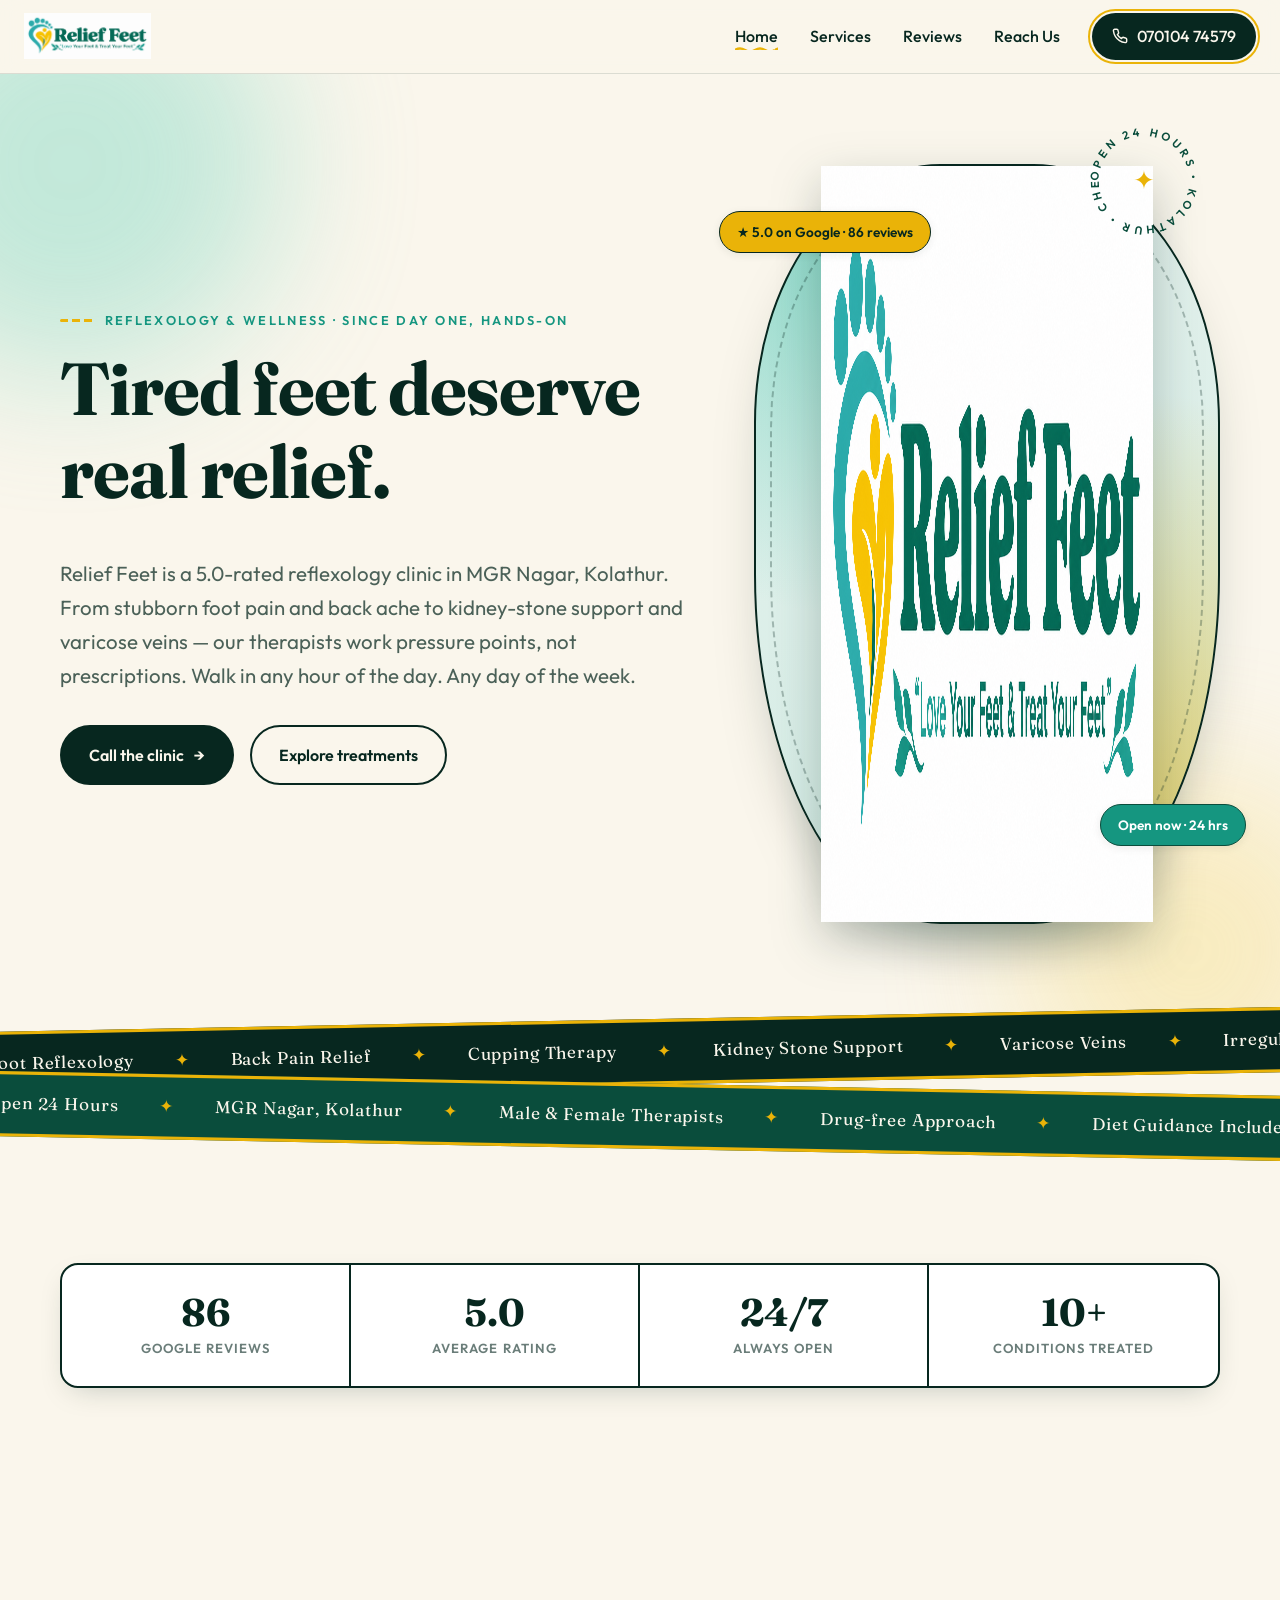
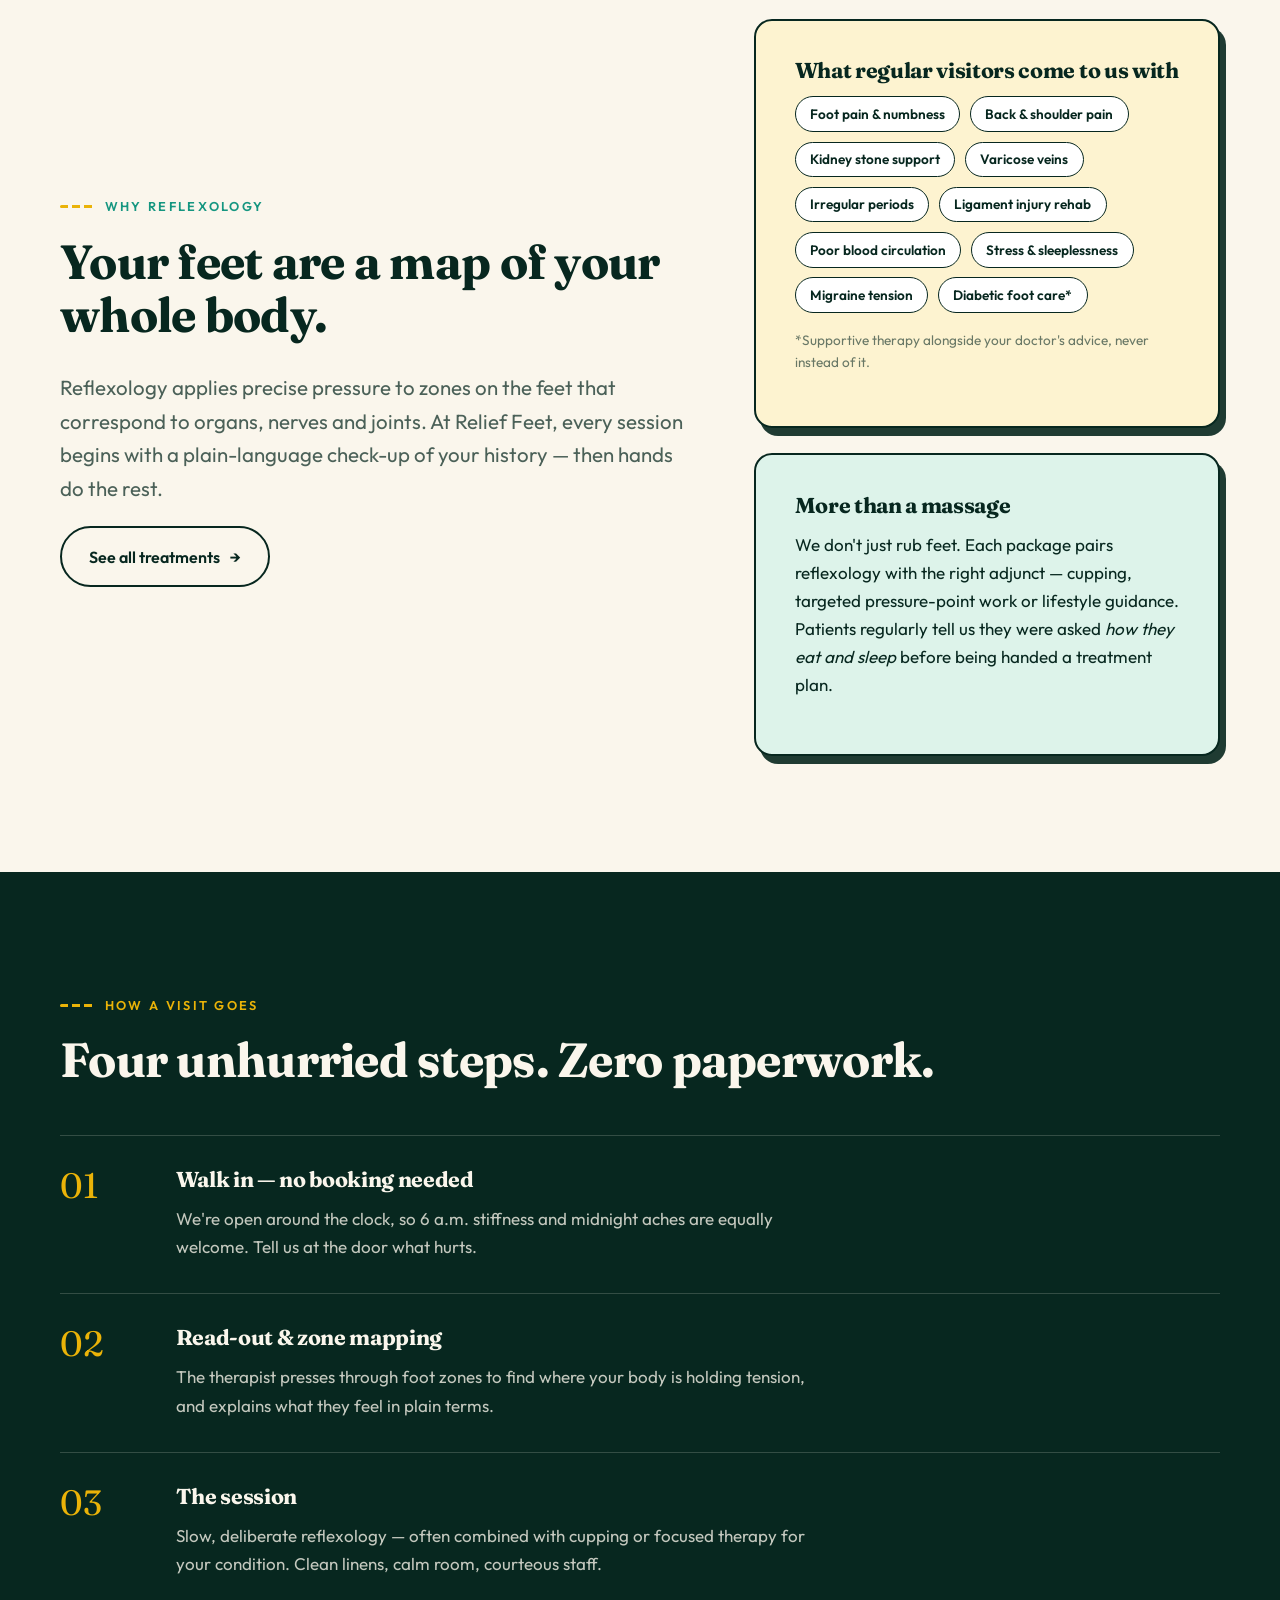
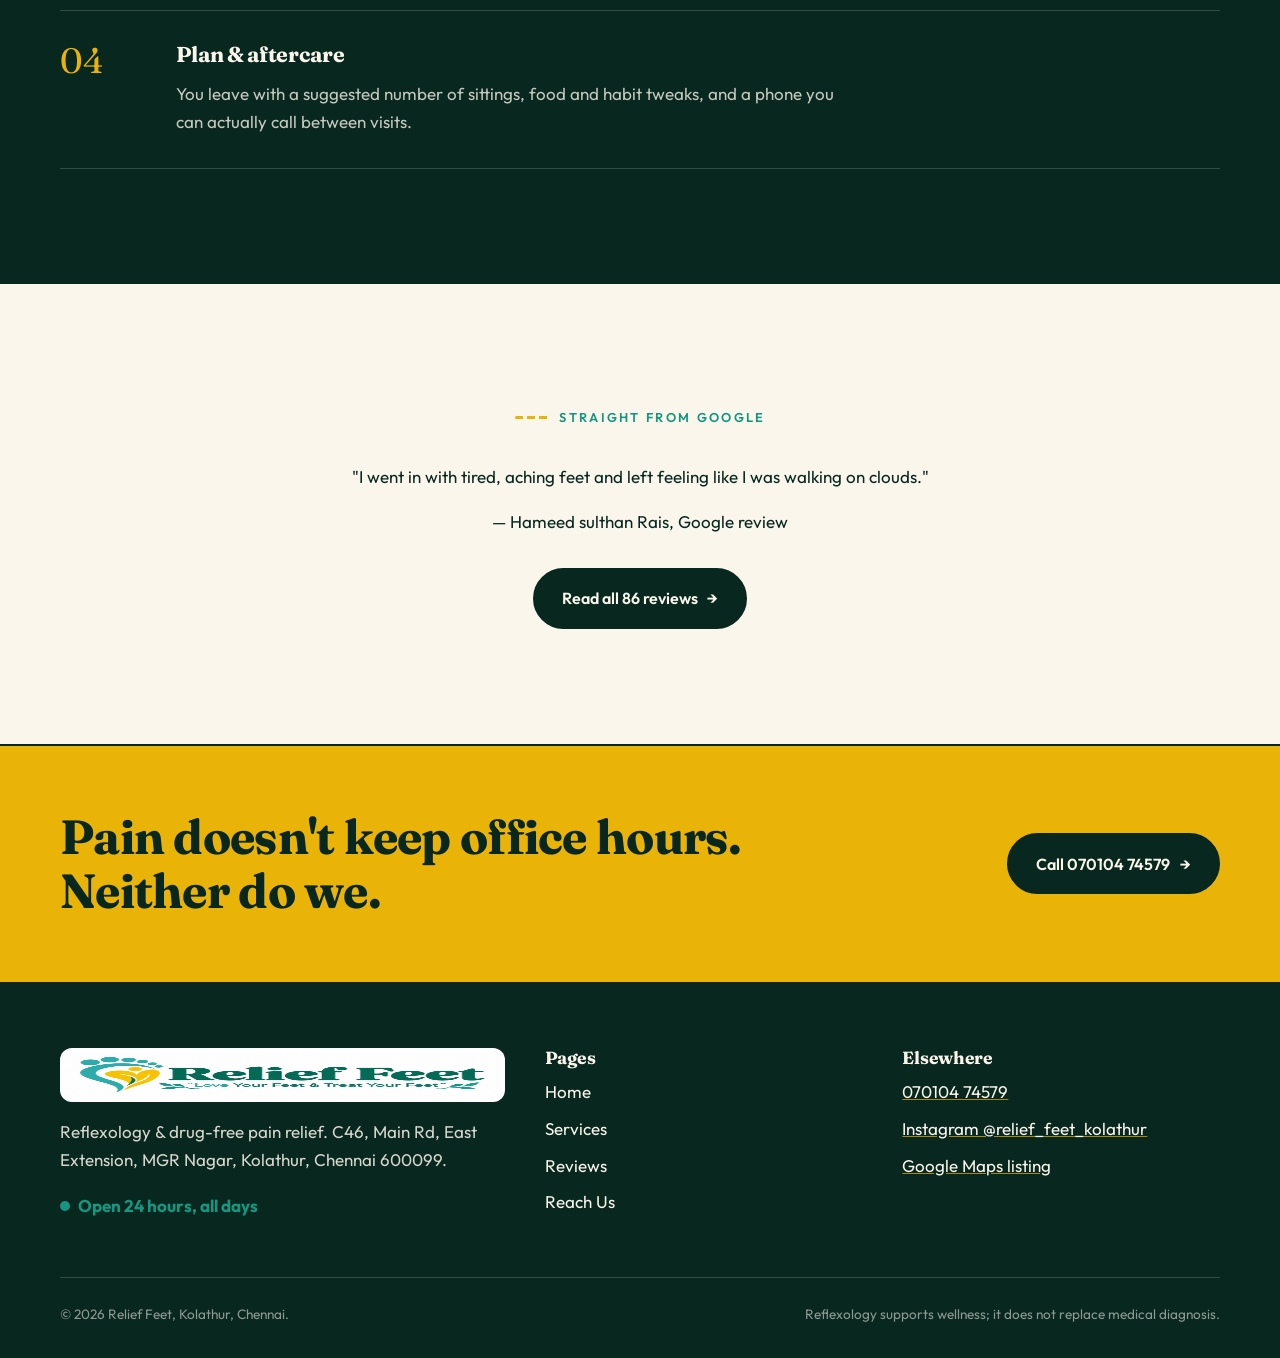
==== index.html @ 97009f32 "Build Relief Feet static website with SEO-optimized pages and custom CSS animations - Add index.html" ====
<!DOCTYPE html>
<html lang="en">
<head>
  <meta charset="UTF-8" />
  <meta name="viewport" content="width=device-width, initial-scale=1.0" />
  <title>Relief Feet | Foot Reflexology &amp; Pain Relief Clinic in Kolathur, Chennai</title>
  <meta name="description" content="Relief Feet is a 5-star rated reflexology clinic in Kolathur, Chennai. Foot reflexology, back pain, foot pain, kidney stone and varicose vein treatments by expert therapists. Open 24 hours. Call 070104 74579." />
  <link rel="canonical" href="https://relieffeet.in/" />
  <meta name="theme-color" content="#07271f" />

  <!-- Open Graph -->
  <meta property="og:type" content="website" />
  <meta property="og:site_name" content="Relief Feet" />
  <meta property="og:title" content="Relief Feet | Reflexology Clinic, Kolathur Chennai" />
  <meta property="og:description" content="Expert foot reflexology, cupping therapy and drug-free pain relief. Rated 5.0 by 86 Google reviews." />
  <meta property="og:url" content="https://relieffeet.in/" />
  <meta property="og:image" content="https://relieffeet.in/assets/Relief%20Feet%20Wellness%20Logo.png" />
  <meta name="twitter:card" content="summary_large_image" />
  <meta name="twitter:title" content="Relief Feet | Reflexology Clinic, Kolathur Chennai" />
  <meta name="twitter:description" content="Drug-free reflexology for foot pain, back pain &amp; more. Open 24 hours in Kolathur, Chennai." />

  <link rel="icon" type="image/png" href="assets/Relief%20Feet%20Wellness%20Logo.png" />

  <link rel="preconnect" href="https://fonts.googleapis.com" />
  <link rel="preconnect" href="https://fonts.gstatic.com" crossorigin />
  <link href="https://fonts.googleapis.com/css2?family=Fraunces:ital,opsz,wght@0,9..144,400..700;1,9..144,400..700&family=Outfit:wght@300..700&display=swap" rel="stylesheet" />
  <link rel="stylesheet" href="css/style.css" />

  <!-- LocalBusiness structured data -->
  <script type="application/ld+json">
  {
    "@context": "https://schema.org",
    "@type": "MedicalBusiness",
    "additionalType": "https://schema.org/AlternativeTreatment",
    "name": "Relief Feet",
    "image": "https://relieffeet.in/assets/Relief%20Feet%20Wellness%20Logo.png",
    "url": "https://relieffeet.in/",
    "telephone": "+91-70104-74579",
    "priceRange": "₹₹",
    "sameAs": ["https://www.instagram.com/relief_feet_kolathur"],
    "address": {
      "@type": "PostalAddress",
      "streetAddress": "C46, Main Rd, East Extension, MGR Nagar, Kolathur",
      "addressLocality": "Chennai",
      "addressRegion": "Tamil Nadu",
      "postalCode": "600099",
      "addressCountry": "IN"
    },
    "geo": { "@type": "GeoCoordinates", "latitude": 13.1352, "longitude": 80.2114 },
    "openingHoursSpecification": [{
      "@type": "OpeningHoursSpecification",
      "dayOfWeek": ["Monday","Tuesday","Wednesday","Thursday","Friday","Saturday","Sunday"],
      "opens": "00:00", "closes": "23:59"
    }],
    "aggregateRating": { "@type": "AggregateRating", "ratingValue": "5.0", "reviewCount": "86", "bestRating": "5" },
    "availableService": [
      { "@type": "MedicalTherapy", "name": "Foot Reflexology" },
      { "@type": "MedicalTherapy", "name": "Back Pain Treatment" },
      { "@type": "MedicalTherapy", "name": "Foot Pain Treatment" },
      { "@type": "MedicalTherapy", "name": "Cupping Therapy" },
      { "@type": "MedicalTherapy", "name": "Kidney Stone Support Therapy" },
      { "@type": "MedicalTherapy", "name": "Varicose Vein Treatment" }
    ]
  }
  </script>
</head>
<body>
  <a class="skip-link" href="#main">Skip to content</a>

  <header class="site-header">
    <nav class="nav" aria-label="Primary">
      <a class="brand" href="index.html" aria-label="Relief Feet home">
        <img src="assets/Relief%20Feet%20Wellness%20Logo.png" alt="Relief Feet Wellness logo — teal footprint mark with saffron accents" width="2079" height="756" />
      </a>
      <button class="burger" aria-expanded="false" aria-controls="nav-menu" aria-label="Toggle menu">
        <span></span><span></span><span></span>
      </button>
      <ul class="nav-links" id="nav-menu">
        <li><a class="ul-wobble" href="index.html" aria-current="page">Home</a></li>
        <li><a class="ul-wobble" href="services.html">Services</a></li>
        <li><a class="ul-wobble" href="reviews.html">Reviews</a></li>
        <li><a class="ul-wobble" href="contact.html">Reach Us</a></li>
        <li>
          <a class="call-pill" href="tel:+917010474579">
            <svg viewBox="0 0 24 24" fill="none" stroke="currentColor" stroke-width="2.2" stroke-linecap="round" stroke-linejoin="round" aria-hidden="true"><path d="M22 16.92v3a2 2 0 0 1-2.18 2 19.79 19.79 0 0 1-8.63-3.07 19.5 19.5 0 0 1-6-6 19.79 19.79 0 0 1-3.07-8.67A2 2 0 0 1 4.11 2h3a2 2 0 0 1 2 1.72c.13.96.36 1.9.7 2.81a2 2 0 0 1-.45 2.11L8.09 9.91a16 16 0 0 0 6 6l1.27-1.27a2 2 0 0 1 2.11-.45c.91.34 1.85.57 2.81.7A2 2 0 0 1 22 16.92z"/></svg>
            070104 74579
          </a>
        </li>
      </ul>
    </nav>
  </header>

  <main id="main">
    <!-- HERO : editorial split, not the usual centered trio -->
    <section class="hero">
      <span class="wash wash--teal breathe" aria-hidden="true"></span>
      <span class="wash wash--gold breathe" aria-hidden="true" style="animation-delay:-4s"></span>

      <svg class="hero-stamp" viewBox="0 0 120 120" aria-hidden="true">
        <defs>
          <path id="circ" d="M60,60 m-46,0 a46,46 0 1,1 92,0 a46,46 0 1,1 -92,0" />
        </defs>
        <text font-family="Outfit, sans-serif" font-size="11.5" font-weight="600" letter-spacing="3.5" fill="#0a4d3c">
          <textPath href="#circ">OPEN 24 HOURS • KOLATHUR • CHENNAI • </textPath>
        </text>
        <g class="stamp-core" transform="translate(0,0)"><text x="60" y="68" text-anchor="middle" font-size="26" fill="#eab308">✦</text></g>
      </svg>

      <div class="wrap hero-grid">
        <div>
          <p class="eyebrow">Reflexology &amp; wellness · Since day one, hands-on</p>
          <h1 data-decode>Tired feet deserve <em>real</em> relief.</h1>
          <p class="lede">
            Relief Feet is a 5.0-rated reflexology clinic in MGR Nagar, Kolathur.
            From stubborn foot pain and back ache to kidney-stone support and varicose
            veins — our therapists work pressure points, not prescriptions. Walk in any
            hour of the day. Any day of the week.
          </p>
          <div class="hero-actions">
            <a class="btn btn-primary" href="tel:+917010474579">Call the clinic <span class="arrow">→</span></a>
            <a class="btn btn-ghost" href="services.html">Explore treatments</a>
          </div>
        </div>

        <div class="hero-figure floaty--slow floaty">
          <img src="assets/Relief%20Feet%20Wellness%20Logo.png" alt="Relief Feet Wellness logo" width="2079" height="756" />
          <span class="badge-float gold floaty" style="--rot:-4deg; top:6%; left:-8%">★ 5.0 on Google · 86 reviews</span>
          <span class="badge-float jade floaty--slow floaty" style="--rot:3deg; bottom:10%; right:-6%">Open now · 24 hrs</span>
        </div>
      </div>
    </section>

    <!-- MARQUEE TICKERS -->
    <div aria-hidden="true">
      <div class="marquee"><div class="marquee-track">
        <span>Foot Reflexology</span><span>Back Pain Relief</span><span>Cupping Therapy</span><span>Kidney Stone Support</span><span>Varicose Veins</span><span>Irregular Periods</span><span>Ligament Injury</span>
        <span>Foot Reflexology</span><span>Back Pain Relief</span><span>Cupping Therapy</span><span>Kidney Stone Support</span><span>Varicose Veins</span><span>Irregular Periods</span><span>Ligament Injury</span>
      </div></div>
      <div class="marquee marquee--rev"><div class="marquee-track">
        <span>Open 24 Hours</span><span>MGR Nagar, Kolathur</span><span>Male &amp; Female Therapists</span><span>Drug-free Approach</span><span>Diet Guidance Included</span>
        <span>Open 24 Hours</span><span>MGR Nagar, Kolathur</span><span>Male &amp; Female Therapists</span><span>Drug-free Approach</span><span>Diet Guidance Included</span>
      </div></div>
    </div>

    <!-- STATS -->
    <section class="section" aria-label="Clinic highlights">
      <div class="wrap">
        <div class="stats reveal">
          <div class="stat" style="--wash-c:#fdf3d0"><b data-count="86">0</b><small>Google reviews</small></div>
          <div class="stat" style="--wash-c:#ddf3ea"><b data-count="5" data-suffix=".0">0</b><small>Average rating</small></div>
          <div class="stat" style="--wash-c:#ffe9d9"><b data-count="24" data-suffix="/7">0</b><small>Always open</small></div>
          <div class="stat" style="--wash-c:#e5e0f8"><b data-count="10" data-suffix="+">0</b><small>Conditions treated</small></div>
        </div>
      </div>
    </section>

    <!-- WHY REFLEXOLOGY — sticky two column -->
    <section class="section" aria-labelledby="why-h">
      <div class="wrap hero-grid">
        <div class="sticky-col">
          <p class="eyebrow">Why reflexology</p>
          <h2 id="why-h" class="reveal">Your feet are a map of your whole body.</h2>
          <p class="lede reveal" style="--d:1">
            Reflexology applies precise pressure to zones on the feet that correspond
            to organs, nerves and joints. At Relief Feet, every session begins with a
            plain-language check-up of your history — then hands do the rest.
          </p>
          <a class="btn btn-ghost reveal" style="--d:2" href="services.html">See all treatments <span class="arrow">→</span></a>
        </div>
        <div>
          <div class="panel panel--sun reveal">
            <h3>What regular visitors come to us with</h3>
            <ul class="tag-list" style="list-style:none;padding:0;margin:0">
              <li class="chip">Foot pain &amp; numbness</li>
              <li class="chip">Back &amp; shoulder pain</li>
              <li class="chip">Kidney stone support</li>
              <li class="chip">Varicose veins</li>
              <li class="chip">Irregular periods</li>
              <li class="chip">Ligament injury rehab</li>
              <li class="chip">Poor blood circulation</li>
              <li class="chip">Stress &amp; sleeplessness</li>
              <li class="chip">Migraine tension</li>
              <li class="chip">Diabetic foot care*</li>
            </ul>
            <p style="margin-top:1rem;font-size:.85rem;color:rgba(7,39,31,.6)">*Supportive therapy alongside your doctor's advice, never instead of it.</p>
          </div>
          <div class="panel panel--jade reveal" style="--d:1;margin-top:1.6rem">
            <h3>More than a massage</h3>
            <p>We don't just rub feet. Each package pairs reflexology with the right adjunct — cupping, targeted pressure-point work or lifestyle guidance. Patients regularly tell us they were asked <em>how they eat and sleep</em> before being handed a treatment plan.</p>
          </div>
        </div>
      </div>
    </section>

    <!-- PROCESS -->
    <section class="section process" aria-labelledby="process-h">
      <div class="wrap">
        <p class="eyebrow">How a visit goes</p>
        <h2 id="process-h" class="reveal">Four unhurried steps. Zero paperwork.</h2>
        <div class="steps">
          <div class="step reveal"><span class="step-kicker">01</span><div><h3>Walk in — no booking needed</h3><p>We're open around the clock, so 6&nbsp;a.m. stiffness and midnight aches are equally welcome. Tell us at the door what hurts.</p></div></div>
          <div class="step reveal" style="--d:1"><span class="step-kicker">02</span><div><h3>Read-out &amp; zone mapping</h3><p>The therapist presses through foot zones to find where your body is holding tension, and explains what they feel in plain terms.</p></div></div>
          <div class="step reveal" style="--d:2"><span class="step-kicker">03</span><div><h3>The session</h3><p>Slow, deliberate reflexology — often combined with cupping or focused therapy for your condition. Clean linens, calm room, courteous staff.</p></div></div>
          <div class="step reveal" style="--d:3"><span class="step-kicker">04</span><div><h3>Plan &amp; aftercare</h3><p>You leave with a suggested number of sittings, food and habit tweaks, and a phone you can actually call between visits.</p></div></div>
        </div>
      </div>
    </section>

    <!-- FEATURED REVIEW -->
    <section class="section" aria-labelledby="quote-h">
      <div class="wrap" style="text-align:center">
        <p class="eyebrow" style="justify-content:center">Straight from Google</p>
        <blockquote>
          <p id="quote-h" class="ribbon-quote reveal">"I went in with tired, aching feet and left feeling like I was walking on clouds."</p>
        </blockquote>
        <p class="ribbon-src reveal" style="--d:1">— Hameed sulthan Rais, Google review</p>
        <div class="hero-actions" style="justify-content:center;margin-top:2rem">
          <a class="btn btn-primary" href="reviews.html">Read all 86 reviews <span class="arrow">→</span></a>
        </div>
      </div>
    </section>

    <!-- CTA BAND -->
    <section class="cta-band" aria-label="Contact call to action">
      <div class="wrap inner">
        <h2>Pain doesn't keep office hours. Neither do we.</h2>
        <a class="btn btn-primary" href="tel:+917010474579">Call 070104 74579 <span class="arrow">→</span></a>
      </div>
    </section>
  </main>

  <footer class="site-footer">
    <div class="wrap">
      <div class="footer-grid">
        <div>
          <div class="footer-logo"><img src="assets/Relief%20Feet%20Wellness%20Logo.png" alt="Relief Feet Wellness" width="2079" height="756" loading="lazy" /></div>
          <p style="margin-top:1rem;max-width:38ch">Reflexology &amp; drug-free pain relief. C46, Main Rd, East Extension, MGR Nagar, Kolathur, Chennai 600099.</p>
          <p class="open-now">Open 24 hours, all days</p>
        </div>
        <nav aria-label="Footer">
          <h3>Pages</h3>
          <ul>
            <li><a class="ul-wobble" href="index.html">Home</a></li>
            <li><a class="ul-wobble" href="services.html">Services</a></li>
            <li><a class="ul-wobble" href="reviews.html">Reviews</a></li>
            <li><a class="ul-wobble" href="contact.html">Reach Us</a></li>
          </ul>
        </nav>
        <div>
          <h3>Elsewhere</h3>
          <ul>
            <li><a href="tel:+917010474579">070104 74579</a></li>
            <li><a href="https://www.instagram.com/relief_feet_kolathur" rel="noopener external" target="_blank">Instagram @relief_feet_kolathur</a></li>
            <li><a href="https://maps.google.com/?q=Relief+Feet+Kolathur+Chennai" rel="noopener external" target="_blank">Google Maps listing</a></li>
          </ul>
        </div>
      </div>
      <div class="footer-note">
        <span>© <span data-year>2026</span> Relief Feet, Kolathur, Chennai.</span>
        <span>Reflexology supports wellness; it does not replace medical diagnosis.</span>
      </div>
    </div>
  </footer>

  <script src="js/main.js" defer></script>
</body>
</html>
---- css/style.css ----
/* ==========================================================================
   RELIEF FEET — Reflexology & Wellness, Kolathur, Chennai
   Hand-crafted stylesheet. No frameworks, no gradient-painted headings,
   no aurora blobs, no glassmorphism slop.
   Palette pulled from the clinic logo: deep teal / jade / saffron gold.
   ========================================================================== */

:root {
  --ink: #07271f;
  --pine: #0a4d3c;
  --jade: #159680;
  --mint: #2fbfa3;
  --saffron: #eab308;
  --amber: #f59e0b;
  --coral: #ef6a4c;
  --rose: #e0507a;
  --cream: #faf6ec;
  --paper: #ffffff;
  --mist: #e7f2ee;
  --line: rgba(7, 39, 31, 0.12);
  --shadow-sm: 0 2px 8px rgba(7, 39, 31, 0.08);
  --shadow-md: 0 10px 30px -12px rgba(7, 39, 31, 0.25);
  --shadow-lg: 0 30px 60px -25px rgba(7, 39, 31, 0.35);
  --font-display: "Fraunces", Georgia, serif;
  --font-body: "Outfit", system-ui, sans-serif;
  --radius: 18px;
  --nav-h: 74px;
}

*, *::before, *::after { box-sizing: border-box; }

html { scroll-behavior: smooth; }

body {
  margin: 0;
  font-family: var(--font-body);
  font-size: 1.0625rem;
  line-height: 1.65;
  color: var(--ink);
  background: var(--cream);
  overflow-x: hidden;
  -webkit-font-smoothing: antialiased;
}

img { max-width: 100%; display: block; }

a { color: var(--pine); text-decoration-color: var(--saffron); }

h1, h2, h3 {
  font-family: var(--font-display);
  font-weight: 700;
  line-height: 1.12;
  letter-spacing: -0.015em;
  color: var(--ink);
  margin: 0 0 0.6em;
}

h1 { font-size: clamp(2.6rem, 6vw, 4.6rem); }
h2 { font-size: clamp(2rem, 4.2vw, 3rem); }
h3 { font-size: 1.35rem; }

p { margin: 0 0 1em; }

.wrap {
  width: min(1160px, calc(100% - 3rem));
  margin-inline: auto;
}

.section { padding: clamp(4rem, 9vw, 7.5rem) 0; position: relative; }

.eyebrow {
  display: inline-flex;
  align-items: center;
  gap: 0.6rem;
  font-size: 0.8rem;
  font-weight: 600;
  letter-spacing: 0.18em;
  text-transform: uppercase;
  color: var(--jade);
  margin-bottom: 1.1rem;
}

.eyebrow::before {
  content: "";
  width: 2.2rem;
  height: 3px;
  border-radius: 2px;
  background: repeating-linear-gradient(90deg, var(--saffron) 0 8px, transparent 8px 12px);
}

.lede {
  font-size: clamp(1.1rem, 1.6vw, 1.3rem);
  color: rgba(7, 39, 31, 0.72);
  max-width: 58ch;
}

/* ==========================================================================
   Signature animations (CSS only)
   ========================================================================== */

/* --- staggered headline letters ------------------------------------------ */
.decode .word { display: inline-block; white-space: nowrap; }
.decode .ch {
  display: inline-block;
  transform-origin: 50% 80%;
  animation: ch-drop 0.55s cubic-bezier(0.22, 1.4, 0.36, 1) both;
  animation-delay: calc(var(--i, 0) * 45ms);
}
@keyframes ch-drop {
  0%   { opacity: 0; transform: translateY(0.55em) rotate(6deg) scale(0.7); filter: blur(4px); }
  60%  { opacity: 1; filter: blur(0); }
  100% { opacity: 1; transform: none; }
}

/* --- wobble underline on links ------------------------------------------- */
.ul-wobble {
  position: relative;
  text-decoration: none;
  color: inherit;
}
.ul-wobble::after {
  content: "";
  position: absolute;
  left: 0; bottom: -4px;
  width: 100%; height: 3px;
  background-image: url("data:image/svg+xml,%3Csvg xmlns='http://www.w3.org/2000/svg' width='40' height='6' viewBox='0 0 40 6'%3E%3Cpath d='M0 3 Q 5 0 10 3 T 20 3 T 30 3 T 40 3' fill='none' stroke='%23eab308' stroke-width='2.4'/%3E%3C/svg%3E");
  background-size: 40px 6px;
  background-repeat: repeat-x;
  transform: scaleX(0);
  transform-origin: left;
  transition: transform 0.35s cubic-bezier(0.65, 0, 0.35, 1);
}
.ul-wobble:hover::after, .ul-wobble[aria-current="page"]::after { transform: scaleX(1); }

/* --- marquee ticker ------------------------------------------------------- */
.marquee {
  overflow: clip;
  background: var(--ink);
  color: var(--cream);
  padding: 0.95rem 0;
  transform: rotate(-1.1deg) scale(1.02);
  border-block: 3px solid var(--saffron);
}
/* the rotation pokes each ticker's corners ~14px past the viewport —
   contain them without introducing a scrollbar */
body { overflow-x: clip; }
html { overflow-x: clip; }
.marquee + .marquee { transform: rotate(1.1deg) scale(1.02); background: var(--pine); }
.marquee-track {
  display: flex;
  gap: 2.5rem;
  width: max-content;
  animation: marquee-run 30s linear infinite;
}
.marquee--rev .marquee-track { animation-direction: reverse; animation-duration: 36s; }
.marquee-track span {
  font-family: var(--font-display);
  font-size: 1.05rem;
  letter-spacing: 0.04em;
  display: inline-flex;
  align-items: center;
  gap: 2.5rem;
  white-space: nowrap;
}
.marquee-track span::after { content: "✦"; color: var(--saffron); }
@keyframes marquee-run { to { transform: translateX(-50%); } }
.marquee:hover .marquee-track { animation-play-state: paused; }

/* --- reveal on scroll ------------------------------------------------------ */
.reveal {
  opacity: 0;
  transform: translateY(28px);
  transition: opacity 0.7s ease, transform 0.7s cubic-bezier(0.22, 1, 0.36, 1);
  transition-delay: calc(var(--d, 0) * 90ms);
}
.reveal.in { opacity: 1; transform: none; }

/* --- breathing radial washes (subtle, behind content) --------------------- */
.breathe { animation: breathe 9s ease-in-out infinite alternate; }
@keyframes breathe {
  from { transform: scale(1); }
  to   { transform: scale(1.08); }
}
/* keep scaled ambient washes inside the page box so they never widen it */
.hero > .wash { clip-path: inset(-200px -5000px -200px -5000px); }

/* --- floating ----------------------------------------------------------------*/
.floaty { animation: floaty 6s ease-in-out infinite; }
.floaty--slow { animation-duration: 9s; animation-delay: -3s; }
@keyframes floaty {
  0%, 100% { transform: translateY(0) rotate(var(--rot, 0deg)); }
  50%      { transform: translateY(-14px) rotate(calc(var(--rot, 0deg) + 2deg)); }
}

/* --- scattered postcards -----------------------------------------------------*/
.postcards {
  display: grid;
  grid-template-columns: repeat(auto-fit, minmax(260px, 1fr));
  gap: 2rem;
}
.postcard {
  background: var(--paper);
  border: 1px solid var(--line);
  border-radius: 4px 22px 4px 22px;
  padding: 1.6rem 1.5rem 1.3rem;
  box-shadow: var(--shadow-md);
  transform: rotate(var(--tilt, -2deg));
  transition: transform 0.45s cubic-bezier(0.22, 1, 0.36, 1), box-shadow 0.45s;
  position: relative;
}
.postcard::before {
  content: "";
  position: absolute;
  top: -12px; left: 50%;
  width: 74px; height: 24px;
  transform: translateX(-50%) rotate(var(--tape, 2deg));
  background: rgba(234, 179, 8, 0.55);
  border-inline: 1px dashed rgba(255,255,255,0.6);
  box-shadow: 0 2px 5px rgba(7,39,31,0.15);
}
.postcard:hover {
  transform: rotate(0deg) translateY(-8px) scale(1.02);
  box-shadow: var(--shadow-lg);
  z-index: 2;
}

/* ==========================================================================
   Header / navigation
   ========================================================================== */

.skip-link {
  position: absolute; left: -999px; top: 0;
  background: var(--saffron); color: var(--ink);
  padding: 0.6rem 1.2rem; z-index: 100; border-radius: 0 0 10px 0;
  font-weight: 600;
}
.skip-link:focus { left: 0; }

.site-header {
  position: fixed;
  inset: 0 0 auto 0;
  height: var(--nav-h);
  z-index: 50;
  display: flex;
  align-items: center;
  background: rgba(250, 246, 236, 0.85);
  backdrop-filter: blur(10px);
  border-bottom: 1px solid var(--line);
  transition: box-shadow 0.3s, background 0.3s;
}
.site-header.scrolled { box-shadow: var(--shadow-sm); background: rgba(250, 246, 236, 0.96); }

.nav {
  display: flex;
  align-items: center;
  justify-content: space-between;
  gap: 1.5rem;
  width: min(1240px, calc(100% - 3rem));
  margin-inline: auto;
}

.brand {
  display: inline-flex;
  align-items: center;
  gap: 0.7rem;
  text-decoration: none;
}
.brand img { height: 46px; width: auto; }
.brand .brand-text {
  font-family: var(--font-display);
  font-size: 1.15rem;
  font-weight: 700;
  color: var(--ink);
  line-height: 1;
}
.brand .brand-text small {
  display: block;
  font-family: var(--font-body);
  font-size: 0.62rem;
  font-weight: 600;
  letter-spacing: 0.22em;
  text-transform: uppercase;
  color: var(--jade);
  margin-top: 3px;
}

.nav-links {
  display: flex;
  align-items: center;
  gap: 2rem;
  list-style: none;
  margin: 0; padding: 0;
}
.nav-links a {
  font-weight: 500;
  font-size: 1rem;
  text-decoration: none;
  color: var(--ink);
}
.nav-links a:hover { color: var(--pine); }

.call-pill {
  display: inline-flex;
  align-items: center;
  gap: 0.55rem;
  background: var(--ink);
  color: var(--cream) !important;
  padding: 0.65rem 1.25rem;
  border-radius: 999px;
  font-weight: 600;
  font-size: 0.95rem;
  text-decoration: none;
  position: relative;
  transition: background 0.3s, transform 0.3s;
}
.call-pill:hover { background: var(--pine); transform: translateY(-2px); }
.call-pill::after {
  content: "";
  position: absolute;
  inset: -4px;
  border-radius: 999px;
  border: 2px solid var(--saffron);
  animation: ring-pulse 2.6s ease-out infinite;
  pointer-events: none;
}
@keyframes ring-pulse {
  0%   { transform: scale(0.96); opacity: 0.9; }
  70%  { transform: scale(1.12); opacity: 0; }
  100% { opacity: 0; }
}
.call-pill svg { width: 16px; height: 16px; animation: wiggle 3.2s ease-in-out infinite; }
@keyframes wiggle {
  0%, 88%, 100% { transform: rotate(0); }
  90% { transform: rotate(-14deg); }
  93% { transform: rotate(12deg); }
  96% { transform: rotate(-8deg); }
}

/* burger */
.burger {
  display: none;
  background: none;
  border: 0;
  width: 44px; height: 44px;
  cursor: pointer;
  position: relative;
  z-index: 60;
}
.burger span {
  position: absolute; left: 10px; right: 10px;
  height: 3px; border-radius: 3px;
  background: var(--ink);
  transition: transform 0.35s cubic-bezier(0.65, 0, 0.35, 1), opacity 0.2s;
}
.burger span:nth-child(1) { top: 14px; }
.burger span:nth-child(2) { top: 21px; }
.burger span:nth-child(3) { top: 28px; }
.burger[aria-expanded="true"] span:nth-child(1) { transform: translateY(7px) rotate(45deg); }
.burger[aria-expanded="true"] span:nth-child(2) { opacity: 0; }
.burger[aria-expanded="true"] span:nth-child(3) { transform: translateY(-7px) rotate(-45deg); }

@media (max-width: 860px) {
  .burger { display: block; }
  .nav-links {
    position: fixed;
    inset: 0;
    flex-direction: column;
    justify-content: center;
    gap: 2.2rem;
    background: var(--cream);
    transform: translateY(-100%);
    transition: transform 0.5s cubic-bezier(0.83, 0, 0.17, 1);
  }
  .nav-links.open { transform: none; }
  .nav-links a { font-size: 1.6rem; font-family: var(--font-display); }
}

main { padding-top: var(--nav-h); }

/* ==========================================================================
   HERO — editorial split (no centered CTA trio)
   ========================================================================== */

.hero {
  position: relative;
  padding: clamp(3rem, 7vw, 6rem) 0 clamp(3.5rem, 8vw, 6rem);
  overflow: clip;
}
.hero-grid {
  display: grid;
  grid-template-columns: 1.15fr 0.85fr;
  gap: clamp(2rem, 5vw, 4.5rem);
  align-items: center;
}
@media (max-width: 900px) { .hero-grid { grid-template-columns: 1fr; } }

.hero h1 em {
  font-style: italic;
  color: var(--pine);
  position: relative;
}
.hero h1 em::after {
  content: "";
  position: absolute;
  left: -2%; right: -2%; bottom: 6%;
  height: 38%;
  background: rgba(234, 179, 8, 0.38);
  z-index: -1;
  transform: skew(-8deg) rotate(-1deg);
  border-radius: 4px;
}

.hero-stamp {
  position: absolute;
  top: clamp(1rem, 4vw, 3rem);
  right: clamp(0.5rem, 6vw, 5rem);
  width: 118px; height: 118px;
  animation: spin-slow 22s linear infinite;
  z-index: 3;
}
@keyframes spin-slow { to { transform: rotate(360deg); } }
.hero-stamp .stamp-core {
  position: absolute; inset: 0;
  display: grid; place-items: center;
  animation: spin-slow 22s linear infinite reverse;
  font-size: 1.7rem;
}

.hero-actions {
  display: flex;
  flex-wrap: wrap;
  gap: 1rem;
  margin-top: 2rem;
  align-items: center;
}

.btn {
  display: inline-flex;
  align-items: center;
  gap: 0.6rem;
  font-weight: 600;
  font-size: 1rem;
  padding: 0.95rem 1.7rem;
  border-radius: 999px;
  text-decoration: none;
  cursor: pointer;
  border: 2px solid var(--ink);
  transition: transform 0.3s cubic-bezier(0.22, 1.4, 0.36, 1), box-shadow 0.3s, background 0.3s, color 0.3s;
}
.btn-primary { background: var(--ink); color: var(--cream); }
.btn-primary:hover { transform: translateY(-3px); box-shadow: 0 12px 24px -10px rgba(7,39,31,0.5); background: var(--pine); }
.btn-ghost { background: transparent; color: var(--ink); }
.btn-ghost:hover { background: var(--saffron); border-color: var(--saffron); transform: translateY(-3px); }
.btn .arrow { transition: transform 0.3s; display: inline-block; }
.btn:hover .arrow { transform: translateX(5px); }

.hero-figure {
  position: relative;
  aspect-ratio: 4 / 4.6;
  border-radius: 40% 40% 40% 40% / 34% 34% 46% 46%;
  background:
    radial-gradient(120% 90% at 20% 10%, rgba(47,191,163,0.5), transparent 55%),
    radial-gradient(110% 100% at 85% 85%, rgba(234,179,8,0.5), transparent 55%),
    linear-gradient(160deg, var(--mist), #d2ece4);
  border: 2px solid var(--ink);
  display: grid;
  place-items: center;
  box-shadow: var(--shadow-lg);
}
.hero-figure img {
  width: 72%;
  filter: drop-shadow(0 18px 24px rgba(7,39,31,0.25));
}
.hero-figure::before {
  content: "";
  position: absolute;
  inset: 14px;
  border: 2px dashed rgba(7,39,31,0.28);
  border-radius: inherit;
  animation: dash-march 30s linear infinite;
}
@keyframes dash-march { to { transform: rotate(360deg); } }

.badge-float {
  position: absolute;
  background: var(--paper);
  border: 1.5px solid var(--ink);
  border-radius: 999px;
  padding: 0.55rem 1.05rem;
  font-size: 0.85rem;
  font-weight: 600;
  box-shadow: var(--shadow-sm);
  display: inline-flex;
  align-items: center;
  gap: 0.45rem;
  z-index: 4;
}
.badge-float.gold { background: var(--saffron); }
.badge-float.jade { background: var(--jade); color: #fff; border-color: var(--pine); }

/* hero ambient washes */
.wash {
  position: absolute;
  border-radius: 50%;
  filter: blur(70px);
  opacity: 0.45;
  z-index: -1;
  pointer-events: none;
  animation-timing-function: ease-in-out;
  will-change: transform;
}
.wash--teal { width: 420px; height: 420px; background: #7fd8c4; top: -120px; left: min(-140px, calc(50% - 50vw)); }
.wash--gold { width: 340px; height: 340px; background: #f7df8a; bottom: -100px; right: min(-80px, calc(50% - 50vw)); }

/* ==========================================================================
   Stats strip
   ========================================================================== */

.stats {
  display: grid;
  grid-template-columns: repeat(4, 1fr);
  border: 2px solid var(--ink);
  border-radius: var(--radius);
  overflow: clip;
  background: var(--paper);
  box-shadow: var(--shadow-md);
}
.stat {
  padding: 1.6rem 1.2rem;
  text-align: center;
  border-right: 2px solid var(--ink);
  position: relative;
  overflow: clip;
}
.stat:last-child { border-right: 0; }
.stat::before {
  content: "";
  position: absolute;
  inset: 0;
  background: var(--wash-c, var(--mist));
  transform: translateY(101%);
  transition: transform 0.4s cubic-bezier(0.65, 0, 0.35, 1);
  z-index: 0;
}
.stat:hover::before { transform: translateY(0); }
.stat > * { position: relative; z-index: 1; }
.stat b {
  font-family: var(--font-display);
  font-size: clamp(1.8rem, 3vw, 2.6rem);
  display: block;
  line-height: 1.1;
}
.stat small { font-size: 0.82rem; letter-spacing: 0.08em; text-transform: uppercase; font-weight: 600; color: rgba(7,39,31,0.6); }
@media (max-width: 760px) {
  .stats { grid-template-columns: repeat(2, 1fr); }
  .stat:nth-child(2) { border-right: 0; }
  .stat:nth-child(-n+2) { border-bottom: 2px solid var(--ink); }
}

/* ==========================================================================
   Service tiles — sticker-book staggered grid
   ========================================================================== */

.tiles {
  display: grid;
  grid-template-columns: repeat(3, 1fr);
  gap: 1.6rem;
}
@media (max-width: 980px) { .tiles { grid-template-columns: repeat(2, 1fr); } }
@media (max-width: 620px) { .tiles { grid-template-columns: 1fr; } }

.tile {
  background: var(--paper);
  border: 2px solid var(--ink);
  border-radius: var(--radius);
  padding: 1.8rem 1.6rem 1.5rem;
  text-decoration: none;
  color: var(--ink);
  position: relative;
  overflow: clip;
  transition: transform 0.4s cubic-bezier(0.22, 1, 0.36, 1), box-shadow 0.4s;
  box-shadow: 5px 6px 0 rgba(7,39,31,0.9);
}
.tiles .tile:nth-child(odd) { transform: translateY(-14px); }
.tiles .tile:nth-child(odd):hover { transform: translateY(-22px); }
.tile:hover { box-shadow: 9px 12px 0 rgba(7,39,31,0.9); }
@media (max-width: 620px) {
  .tiles .tile:nth-child(odd) { transform: none; }
  .tiles .tile:nth-child(odd):hover { transform: translateY(-6px); }
}

.tile .num {
  position: absolute;
  top: 0.9rem; right: 1.1rem;
  font-family: var(--font-display);
  font-size: 2.4rem;
  font-weight: 700;
  color: transparent;
  -webkit-text-stroke: 1.5px rgba(7,39,31,0.3);
  line-height: 1;
}
.tile .icon {
  width: 58px; height: 58px;
  border-radius: 16px;
  display: grid;
  place-items: center;
  font-size: 1.7rem;
  border: 2px solid var(--ink);
  margin-bottom: 1.1rem;
  background: var(--icon-bg, var(--saffron));
  transition: transform 0.4s cubic-bezier(0.22, 1.6, 0.36, 1);
}
.tile:hover .icon { transform: rotate(-8deg) scale(1.08); }
.tile h3 { margin-bottom: 0.35rem; }
.tile p { font-size: 0.96rem; color: rgba(7,39,31,0.7); margin: 0; }
.tile .go {
  display: inline-flex;
  align-items: center;
  gap: 0.4rem;
  margin-top: 1rem;
  font-weight: 600;
  font-size: 0.9rem;
  color: var(--pine);
}
.tile .go .arrow { transition: transform 0.3s; display: inline-block; }
.tile:hover .go .arrow { transform: translateX(6px); }

/* tile colour variants */
.tile--sun  { --icon-bg: var(--saffron); }
.tile--jade { --icon-bg: #9fe8d6; }
.tile--rose { --icon-bg: #f9c9d6; }
.tile--sky  { --icon-bg: #bde3f2; }
.tile--peach{ --icon-bg: #ffd2bd; }
.tile--leaf { --icon-bg: #cdeba8; }
.tile--lilac{ --icon-bg: #ddd0f5; }
.tile--gold2{ --icon-bg: #ffe08a; }

/* ==========================================================================
   Process — dark band
   ========================================================================== */

.process { background: var(--ink); color: var(--cream); }
.process h2, .process h3 { color: var(--cream); }
.process .eyebrow { color: var(--saffron); }
.process .lede { color: rgba(250,246,236,0.75); }

.steps { margin-top: 3rem; }
.step {
  display: grid;
  grid-template-columns: 90px 1fr;
  gap: 1.6rem;
  padding: 2rem 0;
  border-top: 1px solid rgba(250,246,236,0.18);
  align-items: start;
}
.step:last-child { border-bottom: 1px solid rgba(250,246,236,0.18); }
.step-kicker {
  font-family: var(--font-display);
  font-size: 2.2rem;
  color: var(--saffron);
  line-height: 1;
}
.step p { color: rgba(250,246,236,0.78); max-width: 60ch; margin: 0; }
@media (max-width: 620px) { .step { grid-template-columns: 1fr; gap: 0.6rem; } }

/* ==========================================================================
   Cards & panels
   ========================================================================== */

.panel {
  background: var(--paper);
  border: 2px solid var(--ink);
  border-radius: var(--radius);
  padding: clamp(1.6rem, 3vw, 2.4rem);
  box-shadow: 6px 8px 0 rgba(7,39,31,0.9);
}
.panel--sun { background: #fdf3d0; }
.panel--jade { background: #ddf3ea; }

.chip {
  display: inline-flex;
  align-items: center;
  gap: 0.4rem;
  border: 1.5px solid var(--ink);
  border-radius: 999px;
  padding: 0.35rem 0.9rem;
  font-size: 0.85rem;
  font-weight: 600;
  background: var(--paper);
  transition: transform 0.25s, background 0.25s;
}
.chip:hover { transform: translateY(-3px) rotate(-2deg); background: var(--saffron); }

.tag-list { display: flex; flex-wrap: wrap; gap: 0.6rem; }

/* ==========================================================================
   Footer
   ========================================================================== */

.site-footer {
  background: var(--ink);
  color: rgba(250,246,236,0.85);
  padding: 4rem 0 2rem;
}
.footer-grid {
  display: grid;
  grid-template-columns: 1.4fr 1fr 1fr;
  gap: 2.5rem;
  padding-bottom: 2.5rem;
  border-bottom: 1px solid rgba(250,246,236,0.18);
}
@media (max-width: 820px) { .footer-grid { grid-template-columns: 1fr; } }
.site-footer h3 { color: var(--cream); font-size: 1.1rem; }
.site-footer a { color: var(--cream); text-decoration-color: rgba(234,179,8,0.7); }
.site-footer ul { list-style: none; padding: 0; margin: 0; display: grid; gap: 0.55rem; }
.footer-note {
  display: flex;
  justify-content: space-between;
  gap: 1rem;
  flex-wrap: wrap;
  padding-top: 1.6rem;
  font-size: 0.85rem;
  color: rgba(250,246,236,0.55);
}
.footer-logo img { height: 54px; background: #fff; border-radius: 12px; padding: 4px; }

/* ==========================================================================
   Page hero (inner pages)
   ========================================================================== */

.page-hero {
  position: relative;
  padding: clamp(3.5rem, 8vw, 6rem) 0 clamp(2rem, 4vw, 3rem);
  overflow: clip;
}
.page-hero h1 { max-width: 16ch; }
.page-hero .lede { margin-top: 1.2rem; }

/* ==========================================================================
   Therapist spotlight cards
   ========================================================================== */

.spotlights {
  display: grid;
  grid-template-columns: repeat(2, 1fr);
  gap: 2rem;
}
@media (max-width: 760px) { .spotlights { grid-template-columns: 1fr; } }
.spot-card {
  border: 2px solid var(--ink);
  border-radius: var(--radius);
  padding: 2rem;
  background: var(--paper);
  position: relative;
  overflow: clip;
  box-shadow: var(--shadow-md);
}
.spot-card::after {
  content: attr(data-initials);
  position: absolute;
  right: -0.15em; bottom: -0.35em;
  font-family: var(--font-display);
  font-size: 9rem;
  font-weight: 700;
  line-height: 1;
  color: transparent;
  -webkit-text-stroke: 2px rgba(21,150,128,0.22);
  pointer-events: none;
}
.spot-tag {
  display: inline-block;
  background: var(--jade);
  color: #fff;
  font-size: 0.75rem;
  font-weight: 700;
  letter-spacing: 0.12em;
  text-transform: uppercase;
  border-radius: 999px;
  padding: 0.3rem 0.85rem;
  margin-bottom: 0.9rem;
}
.spot-card:nth-child(2) .spot-tag { background: var(--coral); }
.spot-card:nth-child(3) .spot-tag { background: var(--amber); }
.spot-card:nth-child(4) .spot-tag { background: var(--rose); }

/* ==========================================================================
   Reviews page
   ========================================================================== */

.rating-big {
  display: flex;
  align-items: center;
  gap: 1.4rem;
  flex-wrap: wrap;
}
.rating-big .score {
  font-family: var(--font-display);
  font-size: 5rem;
  line-height: 1;
  font-weight: 700;
}
.stars { color: var(--amber); font-size: 1.6rem; letter-spacing: 0.15em; }

.filters {
  display: flex;
  flex-wrap: wrap;
  gap: 0.7rem;
  margin: 2rem 0;
}
.filter-btn {
  border: 1.5px solid var(--ink);
  background: var(--paper);
  border-radius: 999px;
  padding: 0.5rem 1.15rem;
  font-family: var(--font-body);
  font-size: 0.92rem;
  font-weight: 600;
  cursor: pointer;
  transition: background 0.25s, color 0.25s, transform 0.25s;
}
.filter-btn:hover { transform: translateY(-2px); }
.filter-btn[aria-pressed="true"] { background: var(--ink); color: var(--cream); }

.review-count-live { font-weight: 600; color: var(--jade); margin-bottom: 1.2rem; }

.review .who {
  display: flex;
  align-items: center;
  gap: 0.7rem;
  margin-bottom: 0.7rem;
}
.review .avatar {
  width: 42px; height: 42px;
  border-radius: 50%;
  display: grid;
  place-items: center;
  font-weight: 700;
  color: #fff;
  background: var(--av, var(--jade));
  border: 2px solid var(--ink);
  font-size: 1rem;
  flex: none;
}
.review .who b { display: block; font-size: 0.98rem; }
.review .who small { color: rgba(7,39,31,0.55); }
.review blockquote { margin: 0; font-size: 0.98rem; }
.review .rtags { margin-top: 0.9rem; display: flex; flex-wrap: wrap; gap: 0.4rem; }
.review .rtag {
  font-size: 0.72rem;
  font-weight: 700;
  letter-spacing: 0.06em;
  text-transform: uppercase;
  background: var(--mist);
  border: 1px solid var(--line);
  color: var(--pine);
  border-radius: 999px;
  padding: 0.2rem 0.7rem;
}

.masonry { columns: 2; column-gap: 2rem; }
@media (max-width: 820px) { .masonry { columns: 1; } }
.masonry .postcard { display: inline-block; width: 100%; margin-bottom: 2rem; break-inside: avoid; }

/* ==========================================================================
   Contact page
   ========================================================================== */

.contact-grid {
  display: grid;
  grid-template-columns: 1fr 1fr;
  gap: 2.5rem;
  align-items: start;
}
@media (max-width: 900px) { .contact-grid { grid-template-columns: 1fr; } }

.info-row {
  display: grid;
  grid-template-columns: 52px 1fr;
  gap: 1.1rem;
  padding: 1.3rem 0;
  border-bottom: 1px dashed var(--line);
  align-items: start;
}
.info-row:last-child { border-bottom: 0; }
.info-ic {
  width: 52px; height: 52px;
  border-radius: 14px;
  display: grid;
  place-items: center;
  font-size: 1.4rem;
  border: 2px solid var(--ink);
  background: var(--saffron);
}
.info-row:nth-child(2) .info-ic { background: #9fe8d6; }
.info-row:nth-child(3) .info-ic { background: #ffd2bd; }
.info-row:nth-child(4) .info-ic { background: #bde3f2; }
.info-row h3 { margin-bottom: 0.2rem; font-size: 1.1rem; }
.info-row p { margin: 0; color: rgba(7,39,31,0.75); }

.map-frame {
  border: 2px solid var(--ink);
  border-radius: var(--radius);
  overflow: clip;
  box-shadow: var(--shadow-md);
  aspect-ratio: 4 / 3.4;
  background: var(--mist);
}
.map-frame iframe { width: 100%; height: 100%; border: 0; display: block; }

.hours-table { width: 100%; border-collapse: collapse; }
.hours-table td { padding: 0.7rem 0.4rem; border-bottom: 1px dashed var(--line); }
.hours-table td:last-child { text-align: right; font-weight: 600; }
.hours-table tr.today td { background: #fdf3d0; font-weight: 700; }

.open-now {
  display: inline-flex;
  align-items: center;
  gap: 0.5rem;
  font-weight: 700;
  color: var(--jade);
}
.open-now::before {
  content: "";
  width: 10px; height: 10px;
  border-radius: 50%;
  background: var(--jade);
  animation: blip 1.8s ease-in-out infinite;
}
@keyframes blip {
  0%, 100% { box-shadow: 0 0 0 0 rgba(21,150,128,0.5); }
  50% { box-shadow: 0 0 0 8px rgba(21,150,128,0); }
}

/* ==========================================================================
   FAQ
   ========================================================================== */

.faq details {
  border: 2px solid var(--ink);
  border-radius: 14px;
  background: var(--paper);
  margin-bottom: 1rem;
  overflow: clip;
}
.faq summary {
  cursor: pointer;
  padding: 1.1rem 1.4rem;
  font-weight: 600;
  font-family: var(--font-display);
  font-size: 1.1rem;
  list-style: none;
  display: flex;
  justify-content: space-between;
  align-items: center;
  gap: 1rem;
}
.faq summary::-webkit-details-marker { display: none; }
.faq summary::after {
  content: "+";
  font-size: 1.5rem;
  line-height: 1;
  transition: transform 0.3s;
  color: var(--pine);
}
.faq details[open] summary::after { transform: rotate(45deg); }
.faq details[open] summary { background: #fdf3d0; }
.faq .faq-body { padding: 0 1.4rem 1.2rem; color: rgba(7,39,31,0.78); }

/* ==========================================================================
   CTA band
   ========================================================================== */

.cta-band {
  background: var(--saffron);
  border-block: 2px solid var(--ink);
  padding: clamp(2.5rem, 6vw, 4rem) 0;
}
.cta-band .inner {
  display: flex;
  align-items: center;
  justify-content: space-between;
  gap: 2rem;
  flex-wrap: wrap;
}
.cta-band h2 { margin: 0; max-width: 22ch; }

/* reduced motion */
@media (prefers-reduced-motion: reduce) {
  *, *::before, *::after {
    animation-duration: 0.01ms !important;
    animation-iteration-count: 1 !important;
    transition-duration: 0.01ms !important;
    scroll-behavior: auto !important;
  }
  .reveal { opacity: 1; transform: none; }
}
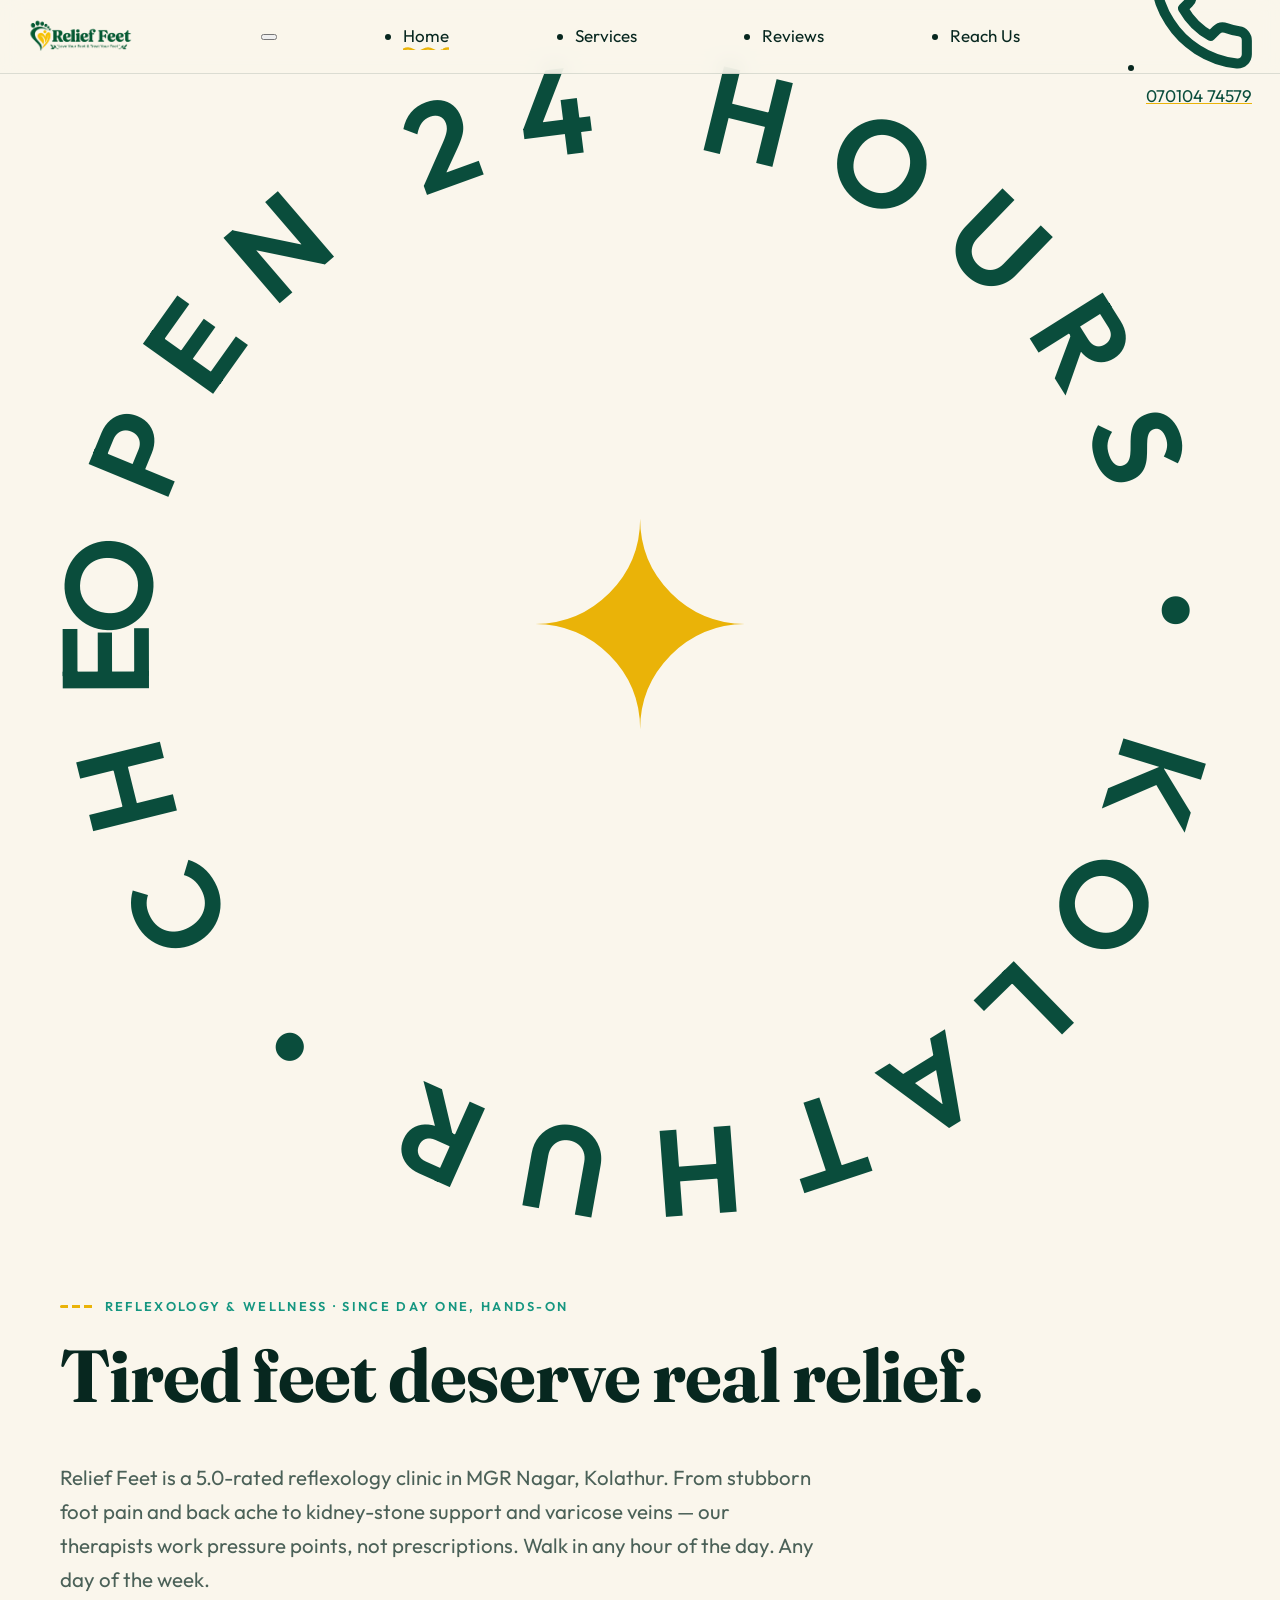
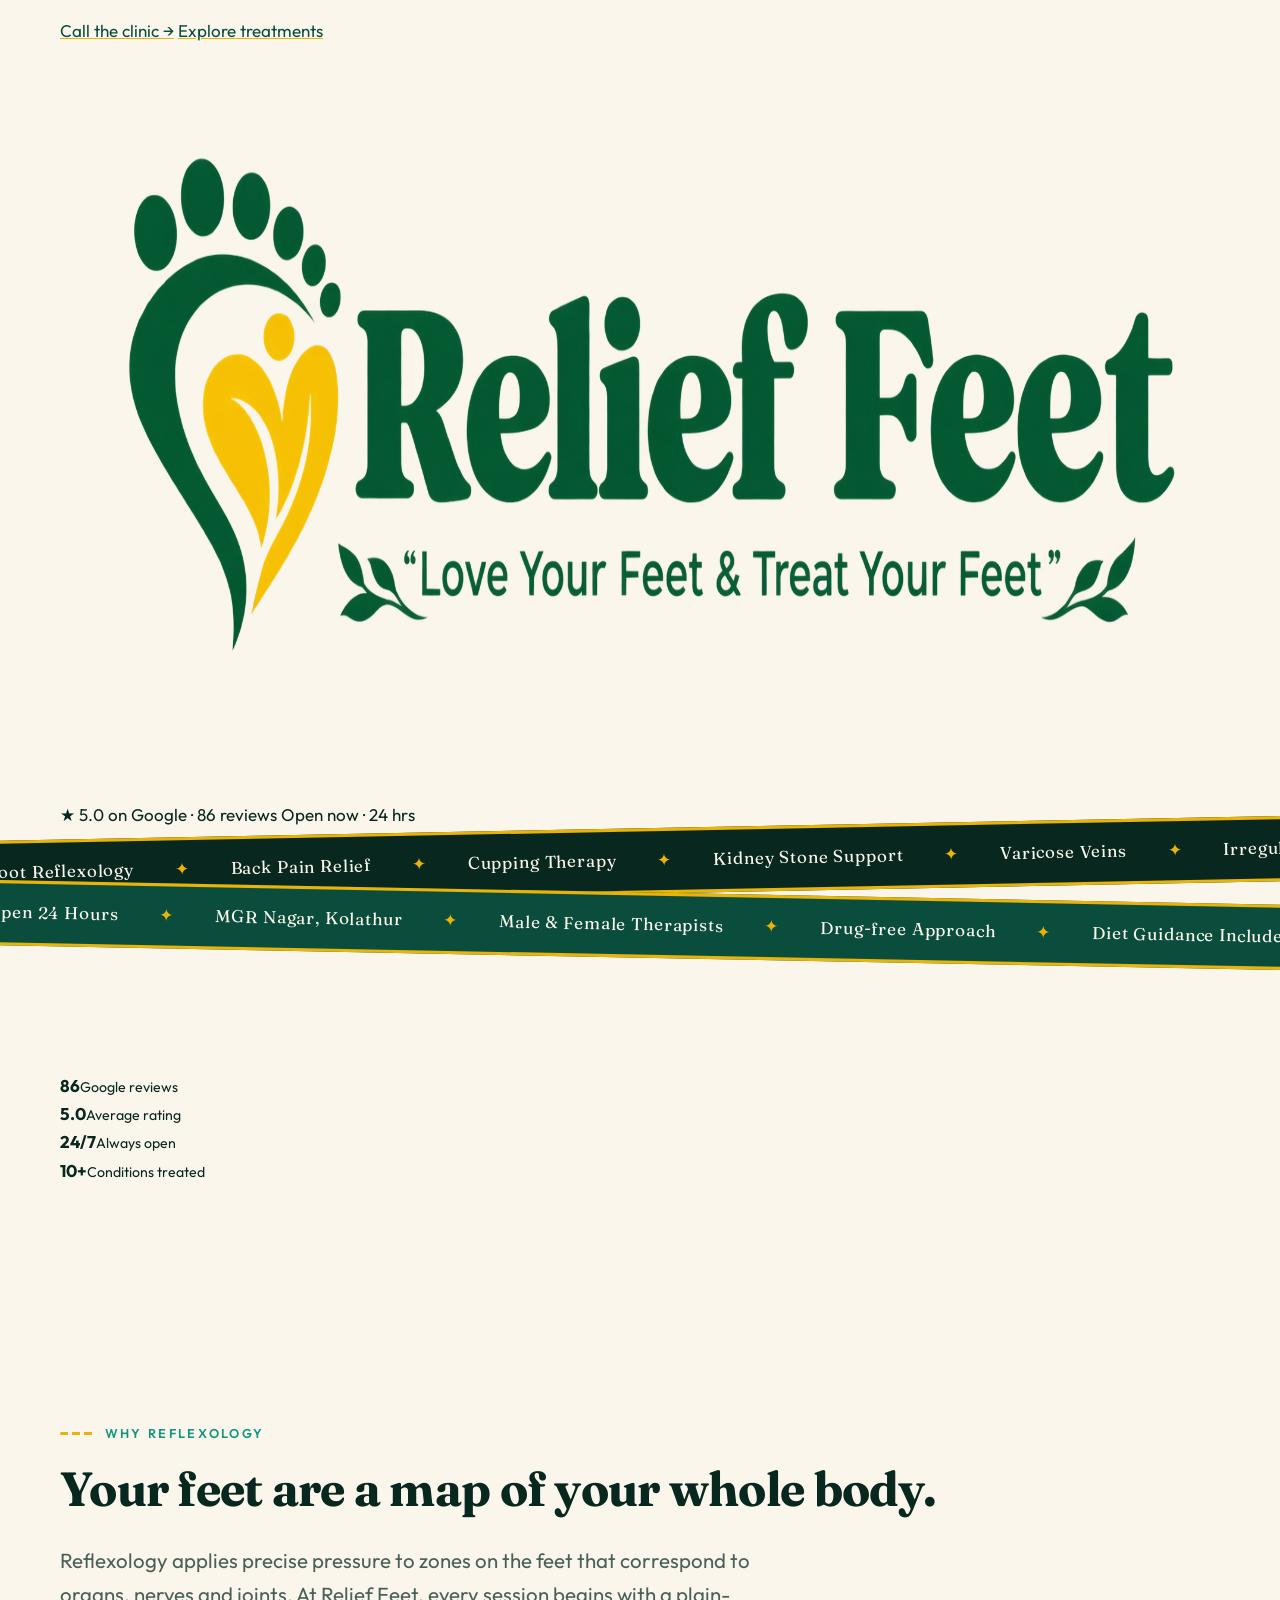
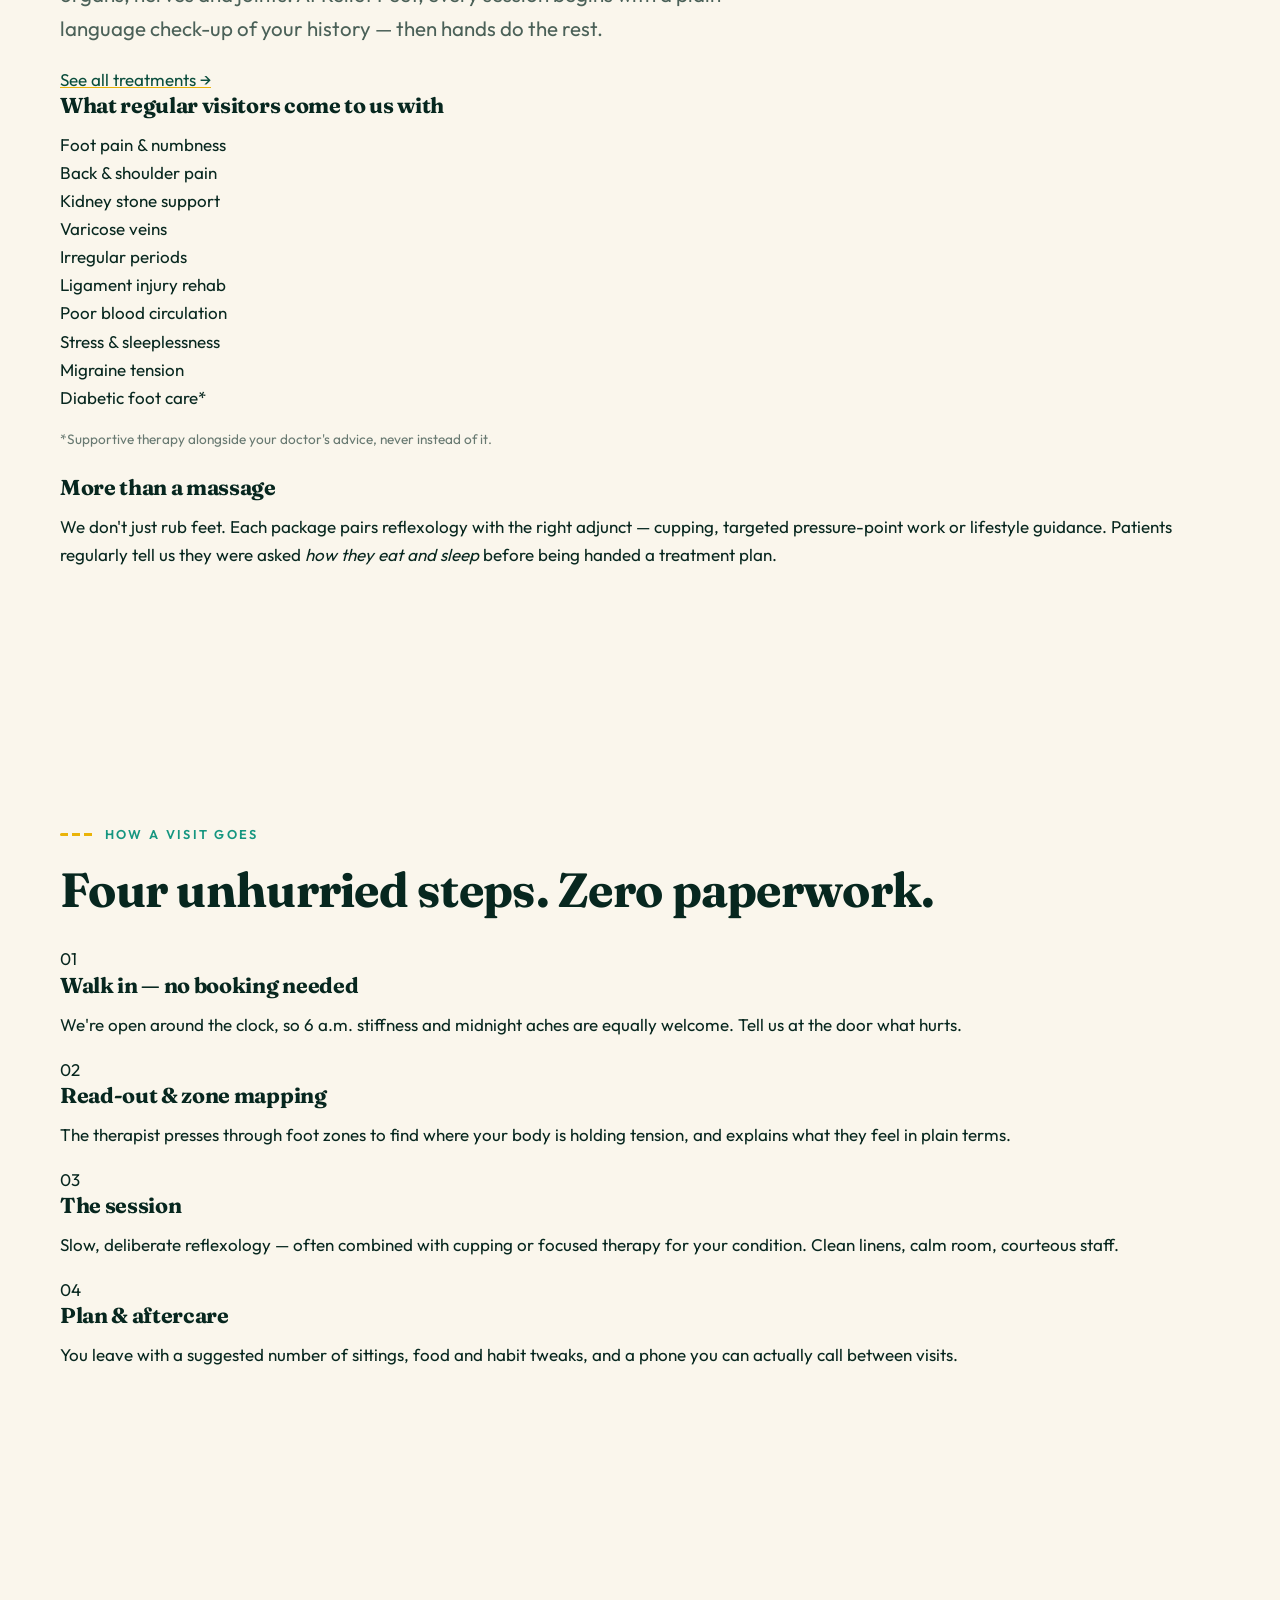
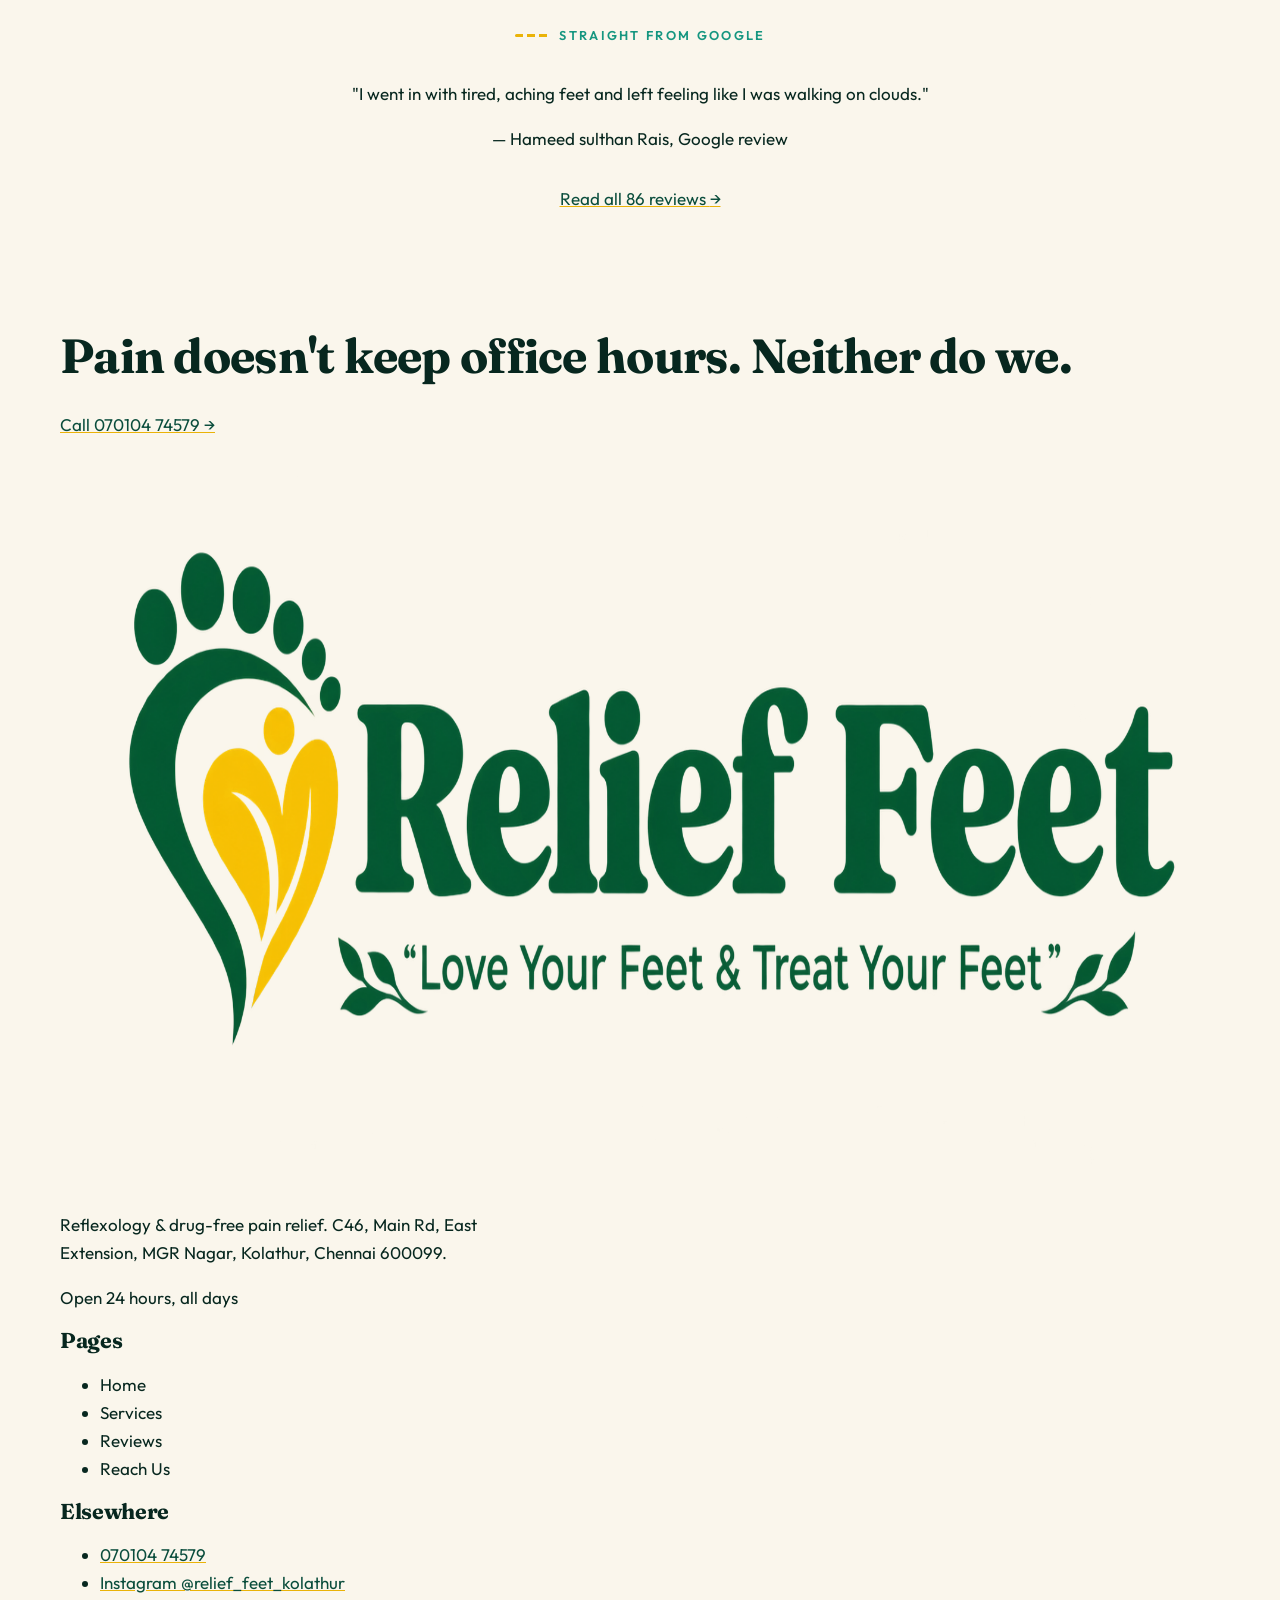
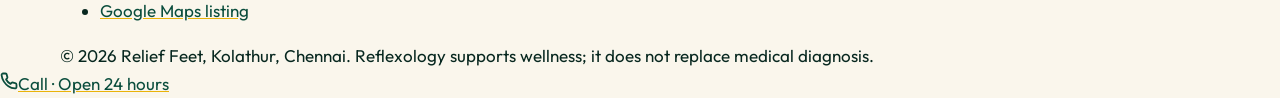
==== commit 184c0476: "Add Playwright audit script and enhance site interactivity with progressive JS - .audit/audit.py: Ne" ====
--- a/index.html
+++ b/index.html
@@ -1,8 +1,8 @@
 <!DOCTYPE html>
-<html lang="en">
+<html lang="en" class="no-js">
 <head>
   <meta charset="UTF-8" />
-  <meta name="viewport" content="width=device-width, initial-scale=1.0" />
+  <meta name="viewport" content="width=device-width, initial-scale=1, viewport-fit=cover" />
   <title>Relief Feet | Foot Reflexology &amp; Pain Relief Clinic in Kolathur, Chennai</title>
   <meta name="description" content="Relief Feet is a 5-star rated reflexology clinic in Kolathur, Chennai. Foot reflexology, back pain, foot pain, kidney stone and varicose vein treatments by expert therapists. Open 24 hours. Call 070104 74579." />
   <link rel="canonical" href="https://relieffeet.in/" />
@@ -64,7 +64,7 @@
   }
   </script>
 </head>
-<body>
+<body class="no-js">
   <a class="skip-link" href="#main">Skip to content</a>
 
   <header class="site-header">
--- a/css/style.css
+++ b/css/style.css
@@ -162,6 +162,13 @@
   gap: 2.5rem;
   white-space: nowrap;
 }
+/* smaller ticker type on phones so the band never dwarfs the page */
+@media (max-width: 640px) {
+  .marquee { padding: 0.7rem 0; transform: rotate(-0.8deg) scale(1.01); }
+  .marquee + .marquee { transform: rotate(0.8deg) scale(1.01); }
+  .marquee-track { gap: 1.6rem; }
+  .marquee-track span { font-size: 0.92rem; gap: 1.6rem; }
+}
 .marquee-track span::after { content: "✦"; color: var(--saffron); }
 @keyframes marquee-run { to { transform: translateX(-50%); } }
 .marquee:hover .marquee-track { animation-play-state: paused; }
@@ -174,6 +181,9 @@
   transition-delay: calc(var(--d, 0) * 90ms);
 }
 .reveal.in { opacity: 1; transform: none; }
+/* safety net: if JS never runs, nothing stays invisible */
+@keyframes reveal-fallback { to { opacity: 1; transform: none; } }
+html.no-js .reveal { animation: reveal-fallback 0.9s ease forwards; animation-delay: 1.4s; }
 
 /* --- breathing radial washes (subtle, behind content) --------------------- */
 .breathe { animation: breathe 9s ease-in-out infinite alternate; }
@@ -195,8 +205,13 @@
 /* --- scattered postcards -----------------------------------------------------*/
 .postcards {
   display: grid;
-  grid-template-columns: repeat(auto-fit, minmax(260px, 1fr));
+  grid-template-columns: repeat(auto-fit, minmax(min(260px, 100%), 1fr));
   gap: 2rem;
+}
+@media (max-width: 640px) {
+  .postcards { gap: 1.5rem; }
+  /* straighten the scatter on phones — tilted cards clip awkwardly in a single column */
+  .postcard { transform: none; }
 }
 .postcard {
   background: var(--paper);
@@ -266,6 +281,7 @@
   text-decoration: none;
 }
 .brand img { height: 46px; width: auto; }
+@media (max-width: 480px) { .brand img { height: 38px; } }
 .brand .brand-text {
   font-family: var(--font-display);
   font-size: 1.15rem;
@@ -285,12 +301,38 @@
 }
 
 .nav-links {
-  display: flex;
-  align-items: center;
-  gap: 2rem;
-  list-style: none;
-  margin: 0; padding: 0;
-}
+  display: contents;   /* desktop: <li> children lay out directly in the flex nav */
+}
+@media (max-width: 860px) {
+  :root { --nav-h: 62px; }
+  .burger { display: block; }
+  .nav-links {
+    display: flex;
+    /* slide-down sheet from the top — never covers the header/burger */
+    position: fixed;
+    top: var(--nav-h);
+    left: 0; right: 0;
+    bottom: 0;
+    height: auto;
+    margin: 0;
+    padding: 1.6rem 1.6rem calc(2rem + env(safe-area-inset-bottom));
+    flex-direction: column;
+    align-items: stretch;
+    justify-content: flex-start;
+    gap: 0.35rem;
+    overflow-y: auto;
+    -webkit-overflow-scrolling: touch;
+    background: var(--cream);
+    border-top: 2px solid var(--line);
+    transform: translateY(-108%);
+    transition: transform 0.5s cubic-bezier(0.83, 0, 0.17, 1);
+    z-index: 60;
+    visibility: hidden;
+  }
+  .nav-links.open {
+    transform: none;
+    visibility: visible;
+  }
 .nav-links a {
   font-weight: 500;
   font-size: 1rem;
@@ -341,38 +383,100 @@
   display: none;
   background: none;
   border: 0;
-  width: 44px; height: 44px;
+  width: 48px; height: 48px;
   cursor: pointer;
   position: relative;
-  z-index: 60;
+  z-index: 70;
+  border-radius: 12px;
+  -webkit-tap-highlight-color: transparent;
 }
 .burger span {
-  position: absolute; left: 10px; right: 10px;
+  position: absolute; left: 11px; right: 11px;
   height: 3px; border-radius: 3px;
   background: var(--ink);
   transition: transform 0.35s cubic-bezier(0.65, 0, 0.35, 1), opacity 0.2s;
 }
-.burger span:nth-child(1) { top: 14px; }
-.burger span:nth-child(2) { top: 21px; }
-.burger span:nth-child(3) { top: 28px; }
+.burger span:nth-child(1) { top: 15px; }
+.burger span:nth-child(2) { top: 22px; }
+.burger span:nth-child(3) { top: 29px; }
 .burger[aria-expanded="true"] span:nth-child(1) { transform: translateY(7px) rotate(45deg); }
 .burger[aria-expanded="true"] span:nth-child(2) { opacity: 0; }
 .burger[aria-expanded="true"] span:nth-child(3) { transform: translateY(-7px) rotate(-45deg); }
+/* keep burger marks visible over the dark drawer */
+body.nav-open .burger span { background: var(--cream); }
+
+/* dim layer behind the drawer */
+.nav-scrim {
+  position: fixed; inset: 0;
+  background: rgba(7, 39, 31, 0.5);
+  z-index: 55;
+  opacity: 0;
+  pointer-events: none;
+  transition: opacity 0.4s ease;
+}
+body.nav-open .nav-scrim { opacity: 1; pointer-events: auto; }
 
 @media (max-width: 860px) {
+  :root { --nav-h: 62px; }
   .burger { display: block; }
   .nav-links {
+    /* slide-down sheet from the top — never covers the header/burger */
     position: fixed;
-    inset: 0;
+    top: var(--nav-h);
+    left: 0; right: 0;
+    bottom: 0;
+    height: auto;
+    margin: 0;
+    padding: 1.6rem 1.6rem calc(2rem + env(safe-area-inset-bottom));
     flex-direction: column;
+    align-items: stretch;
+    justify-content: flex-start;
+    gap: 0.35rem;
+    overflow-y: auto;
+    -webkit-overflow-scrolling: touch;
+    background: var(--cream);
+    border-top: 2px solid var(--line);
+    transform: translateY(-108%);
+    visibility: hidden;
+    transition: transform 0.5s cubic-bezier(0.83, 0, 0.17, 1), visibility 0s linear 0.5s;
+    z-index: 60;
+  }
+  .nav-links.open {
+    transform: none;
+    visibility: visible;
+    transition: transform 0.5s cubic-bezier(0.83, 0, 0.17, 1), visibility 0s;
+  }
+  .nav-links li { border-bottom: 1px dashed var(--line); }
+  .nav-links li:last-child { border-bottom: 0; margin-top: 1rem; }
+  .nav-links a {
+    display: flex;
+    align-items: center;
+    min-height: 48px;               /* comfortable thumb tap target */
+    font-size: 1.35rem;
+    font-family: var(--font-display);
+    -webkit-tap-highlight-color: transparent;
+  }
+  .nav-links a:active { color: var(--jade); }
+  .call-pill {
     justify-content: center;
-    gap: 2.2rem;
-    background: var(--cream);
-    transform: translateY(-100%);
-    transition: transform 0.5s cubic-bezier(0.83, 0, 0.17, 1);
+    width: 100%;
+    min-height: 52px;
+    font-size: 1.05rem;
   }
-  .nav-links.open { transform: none; }
-  .nav-links a { font-size: 1.6rem; font-family: var(--font-display); }
+  /* staggered entrance for drawer items */
+  .nav-links.open > li { animation: drawer-item 0.45s cubic-bezier(0.22, 1, 0.36, 1) both; }
+  .nav-links.open > li:nth-child(1) { animation-delay: 0.08s; }
+  .nav-links.open > li:nth-child(2) { animation-delay: 0.14s; }
+  .nav-links.open > li:nth-child(3) { animation-delay: 0.20s; }
+  .nav-links.open > li:nth-child(4) { animation-delay: 0.26s; }
+  .nav-links.open > li:nth-child(5) { animation-delay: 0.32s; }
+}
+@keyframes drawer-item {
+  from { opacity: 0; transform: translateY(-14px); }
+  to   { opacity: 1; transform: none; }
+}
+@media (prefers-reduced-motion: reduce) {
+  .nav-links.open > li { animation: none; }
 }
 
 main { padding-top: var(--nav-h); }
@@ -418,6 +522,7 @@
   animation: spin-slow 22s linear infinite;
   z-index: 3;
 }
+@media (max-width: 900px) { .hero-stamp { display: none; } }
 @keyframes spin-slow { to { transform: rotate(360deg); } }
 .hero-stamp .stamp-core {
   position: absolute; inset: 0;
@@ -432,6 +537,11 @@
   gap: 1rem;
   margin-top: 2rem;
   align-items: center;
+}
+@media (max-width: 480px) {
+  /* full-bleed tap targets on phones */
+  .hero-actions .btn { width: 100%; justify-content: center; }
+  .hero-actions { gap: 0.8rem; }
 }
 
 .btn {
@@ -445,7 +555,21 @@
   text-decoration: none;
   cursor: pointer;
   border: 2px solid var(--ink);
+  min-height: 48px;                 /* WCAG touch target */
+  -webkit-tap-highlight-color: transparent;
   transition: transform 0.3s cubic-bezier(0.22, 1.4, 0.36, 1), box-shadow 0.3s, background 0.3s, color 0.3s;
+}
+/* no lift/translate feedback for taps — hover states are desktop-only */
+@media (hover: none) {
+  .btn:hover, .tile:hover, .postcard:hover, .chip:hover, .stat:hover::before,
+  .filter-btn:hover, .call-pill:hover {
+    transform: none; box-shadow: var(--shadow-md);
+  }
+  .tiles .tile:nth-child(odd):hover { transform: none; }
+  .tile:hover .icon { transform: none; }
+  .tile:hover { box-shadow: 5px 6px 0 rgba(7,39,31,0.9); }
+  .btn-primary:active { background: var(--pine); }
+  .btn-ghost:active { background: var(--saffron); }
 }
 .btn-primary { background: var(--ink); color: var(--cream); }
 .btn-primary:hover { transform: translateY(-3px); box-shadow: 0 12px 24px -10px rgba(7,39,31,0.5); background: var(--pine); }
@@ -556,6 +680,16 @@
   .stat:nth-child(2) { border-right: 0; }
   .stat:nth-child(-n+2) { border-bottom: 2px solid var(--ink); }
 }
+@media (max-width: 480px) {
+  /* four skinny columns get unreadable on small phones — go 4-across compact row */
+  .stats { grid-template-columns: repeat(4, 1fr); border-radius: 14px; }
+  .stat { padding: 0.9rem 0.35rem; border-right: 1px solid var(--ink); }
+  .stat:nth-child(2) { border-right: 1px solid var(--ink); }
+  .stat:last-child { border-right: 0; }
+  .stat:nth-child(-n+2) { border-bottom: 0; }
+  .stat b { font-size: 1.35rem; }
+  .stat small { font-size: 0.56rem; letter-spacing: 0.04em; }
+}
 
 /* ==========================================================================
    Service tiles — sticker-book staggered grid
@@ -711,18 +845,65 @@
 }
 @media (max-width: 820px) { .footer-grid { grid-template-columns: 1fr; } }
 .site-footer h3 { color: var(--cream); font-size: 1.1rem; }
-.site-footer a { color: var(--cream); text-decoration-color: rgba(234,179,8,0.7); }
+.site-footer a { color: var(--cream); text-decoration-color: rgba(234,179,8,0.7); display: inline-block; min-height: 24px; }
 .site-footer ul { list-style: none; padding: 0; margin: 0; display: grid; gap: 0.55rem; }
+@media (max-width: 640px) {
+  .site-footer ul { gap: 0.35rem; }               /* spacing + line-height = ≥40px taps */
+  .site-footer ul a { font-size: 1.05rem; line-height: 2.4rem; min-height: 44px; }
+}
 .footer-note {
   display: flex;
   justify-content: space-between;
   gap: 1rem;
   flex-wrap: wrap;
   padding-top: 1.6rem;
+  padding-bottom: env(safe-area-inset-bottom);
   font-size: 0.85rem;
   color: rgba(250,246,236,0.55);
 }
 .footer-logo img { height: 54px; background: #fff; border-radius: 12px; padding: 4px; }
+
+/* two-column sticky layout — desktop only */
+@media (min-width: 901px) {
+  .sticky-col { position: sticky; top: calc(var(--nav-h) + 2rem); }
+}
+
+/* ==========================================================================
+   Mobile sticky call bar — one-thumb access to the clinic's number.
+   Hidden on desktop & when JS is absent (header pill still works).
+   ========================================================================== */
+.m-callbar {
+  display: none;
+  position: fixed;
+  left: 0; right: 0; bottom: 0;
+  z-index: 45;
+  padding: 0.6rem 0.9rem calc(0.6rem + env(safe-area-inset-bottom));
+  background: rgba(7, 39, 31, 0.94);
+  backdrop-filter: blur(8px);
+  border-top: 2px solid var(--saffron);
+  transform: translateY(0);
+  transition: transform 0.35s ease;
+}
+body.nav-open .m-callbar { transform: translateY(120%); }
+.m-callbar a {
+  display: flex;
+  align-items: center;
+  justify-content: center;
+  gap: 0.6rem;
+  min-height: 50px;
+  border-radius: 999px;
+  background: var(--saffron);
+  color: var(--ink);
+  font-weight: 700;
+  font-size: 1.05rem;
+  text-decoration: none;
+  -webkit-tap-highlight-color: transparent;
+}
+.m-callbar a:active { background: var(--amber); }
+@media (max-width: 860px) {
+  body:not(.no-js) .m-callbar { display: block; }
+  body:not(.no-js) main { padding-bottom: 4.6rem; }
+}
 
 /* ==========================================================================
    Page hero (inner pages)
@@ -795,11 +976,11 @@
 }
 .rating-big .score {
   font-family: var(--font-display);
-  font-size: 5rem;
+  font-size: clamp(3.2rem, 8vw, 5rem);
   line-height: 1;
   font-weight: 700;
 }
-.stars { color: var(--amber); font-size: 1.6rem; letter-spacing: 0.15em; }
+.stars { color: var(--amber); font-size: clamp(1.25rem, 4vw, 1.6rem); letter-spacing: 0.15em; }
 
 .filters {
   display: flex;
@@ -807,15 +988,34 @@
   gap: 0.7rem;
   margin: 2rem 0;
 }
+@media (max-width: 640px) {
+  /* thumb-scrollable filter rail instead of a wrapped blob */
+  .filters {
+    display: grid;
+    grid-auto-flow: column;
+    grid-auto-columns: max-content;
+    overflow-x: auto;
+    gap: 0.55rem;
+    padding-bottom: 0.8rem;
+    scroll-snap-type: x proximity;
+    -webkit-overflow-scrolling: touch;
+    scrollbar-width: thin;
+  }
+  .filters::-webkit-scrollbar { height: 4px; }
+  .filters::-webkit-scrollbar-thumb { background: var(--jade); border-radius: 4px; }
+  .filter-btn { scroll-snap-align: start; white-space: nowrap; }
+}
 .filter-btn {
   border: 1.5px solid var(--ink);
   background: var(--paper);
   border-radius: 999px;
-  padding: 0.5rem 1.15rem;
+  padding: 0.7rem 1.15rem;
+  min-height: 44px;                 /* WCAG touch target */
   font-family: var(--font-body);
   font-size: 0.92rem;
   font-weight: 600;
   cursor: pointer;
+  -webkit-tap-highlight-color: transparent;
   transition: background 0.25s, color 0.25s, transform 0.25s;
 }
 .filter-btn:hover { transform: translateY(-2px); }
@@ -896,6 +1096,8 @@
 .info-row:nth-child(4) .info-ic { background: #bde3f2; }
 .info-row h3 { margin-bottom: 0.2rem; font-size: 1.1rem; }
 .info-row p { margin: 0; color: rgba(7,39,31,0.75); }
+/* inline links inside info rows need thumb-sized tap areas */
+.info-row a.ul-wobble { display: inline-flex; align-items: center; min-height: 44px; }
 
 .map-frame {
   border: 2px solid var(--ink);
@@ -953,6 +1155,11 @@
   justify-content: space-between;
   align-items: center;
   gap: 1rem;
+  min-height: 52px;                 /* generous tap height on phones */
+}
+@media (max-width: 640px) {
+  .faq summary { padding: 0.95rem 1rem; font-size: 1rem; }
+  .faq .faq-body { padding: 0 1rem 1rem; }
 }
 .faq summary::-webkit-details-marker { display: none; }
 .faq summary::after {
@@ -994,3 +1201,37 @@
   }
   .reveal { opacity: 1; transform: none; }
 }
+
+/* ==========================================================================
+   Global phone refinements — applied last so they win specificity ties
+   ========================================================================== */
+@media (max-width: 640px) {
+  :root { --radius: 14px; }
+  .wrap { width: calc(100% - 2rem); }            /* reclaim side padding on small screens */
+  .nav  { width: calc(100% - 1.4rem); gap: 0.5rem; }
+  body { font-size: 1rem; }
+  h1 { font-size: clamp(2rem, 9vw, 2.7rem); }
+  h2 { font-size: clamp(1.65rem, 7.5vw, 2.1rem); overflow-wrap: anywhere; }
+  h3 { font-size: 1.2rem; }
+  .section { padding: 3.2rem 0; }
+  .eyebrow { letter-spacing: 0.12em; font-size: 0.72rem; }
+  p, li { overflow-wrap: anywhere; }
+  .lede { font-size: 1.05rem; }
+  .hero { padding-top: 2.2rem; }
+  .hero-figure { max-width: 330px; margin-inline: auto; }
+  .badge-float { font-size: 0.78rem; padding: 0.5rem 0.85rem; }
+  .steps { margin-top: 1.6rem; }
+  .step { padding: 1.4rem 0; }
+  .step-kicker { font-size: 1.7rem; }
+  .cta-band .inner { flex-direction: column; align-items: stretch; text-align: center; }
+  .cta-band .btn { justify-content: center; }
+  .cta-band h2 { margin-inline: auto; }
+  .spot-card { padding: 1.4rem; }
+  .masonry { column-gap: 0; }
+  .masonry .postcard { margin-bottom: 1.6rem; }
+  .footer-grid { gap: 1.8rem; }
+  .site-footer { padding: 2.6rem 0 1.4rem; }
+  .panel { box-shadow: 4px 6px 0 rgba(7,39,31,0.9); }
+  .tile { box-shadow: 4px 5px 0 rgba(7,39,31,0.9); }
+  .tiles { gap: 1.15rem; }
+}
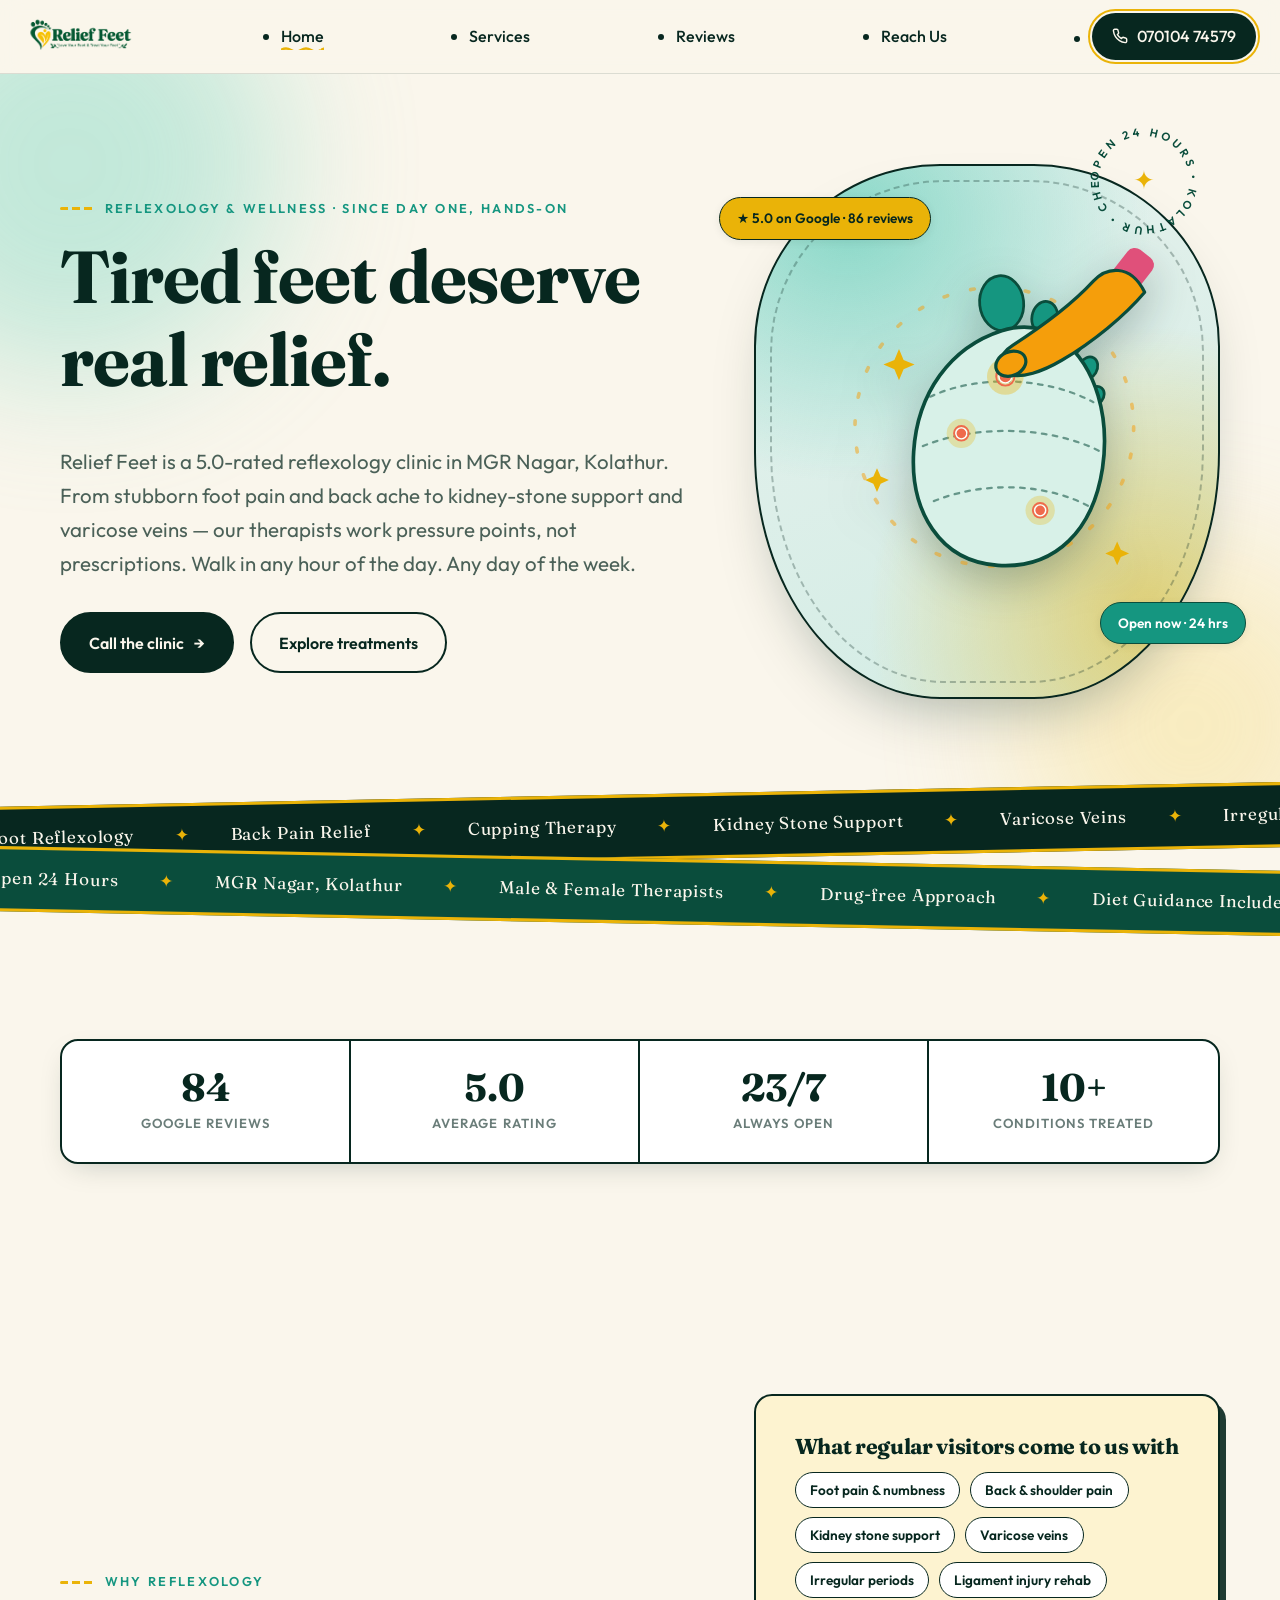
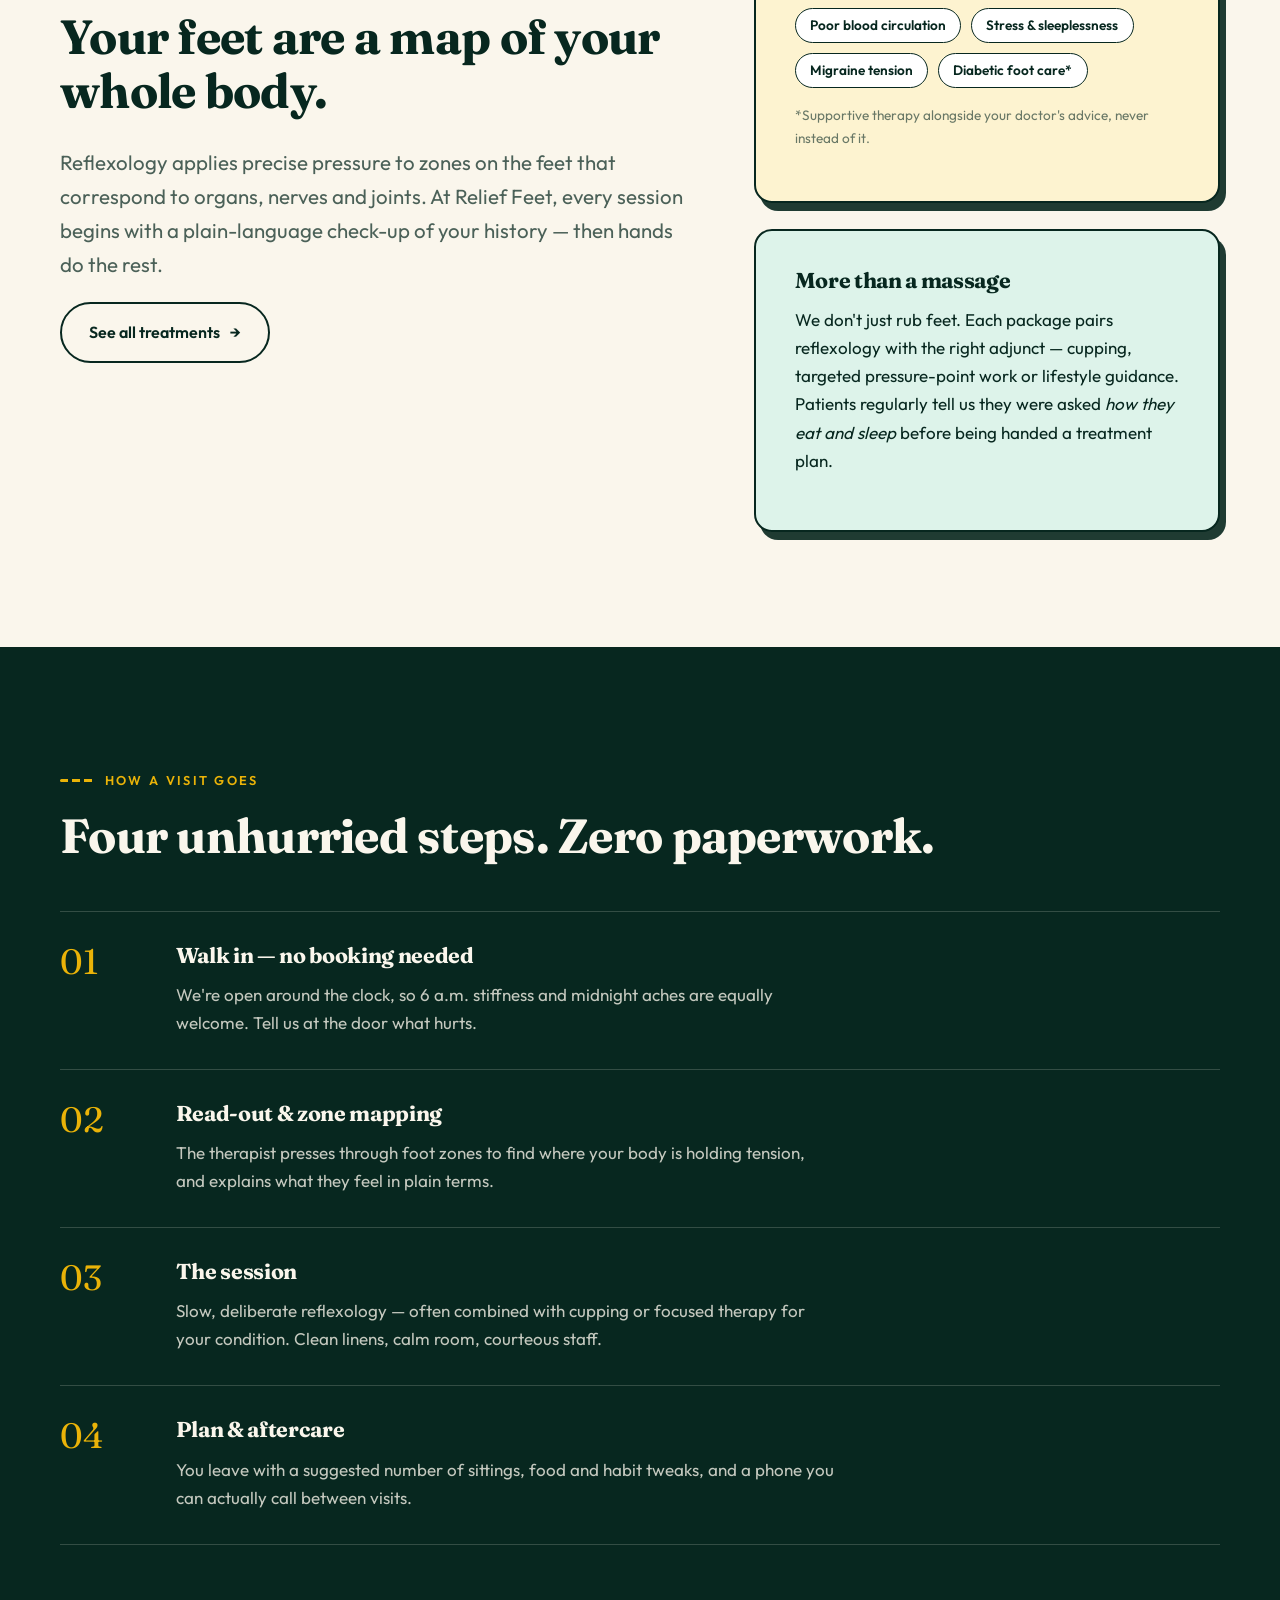
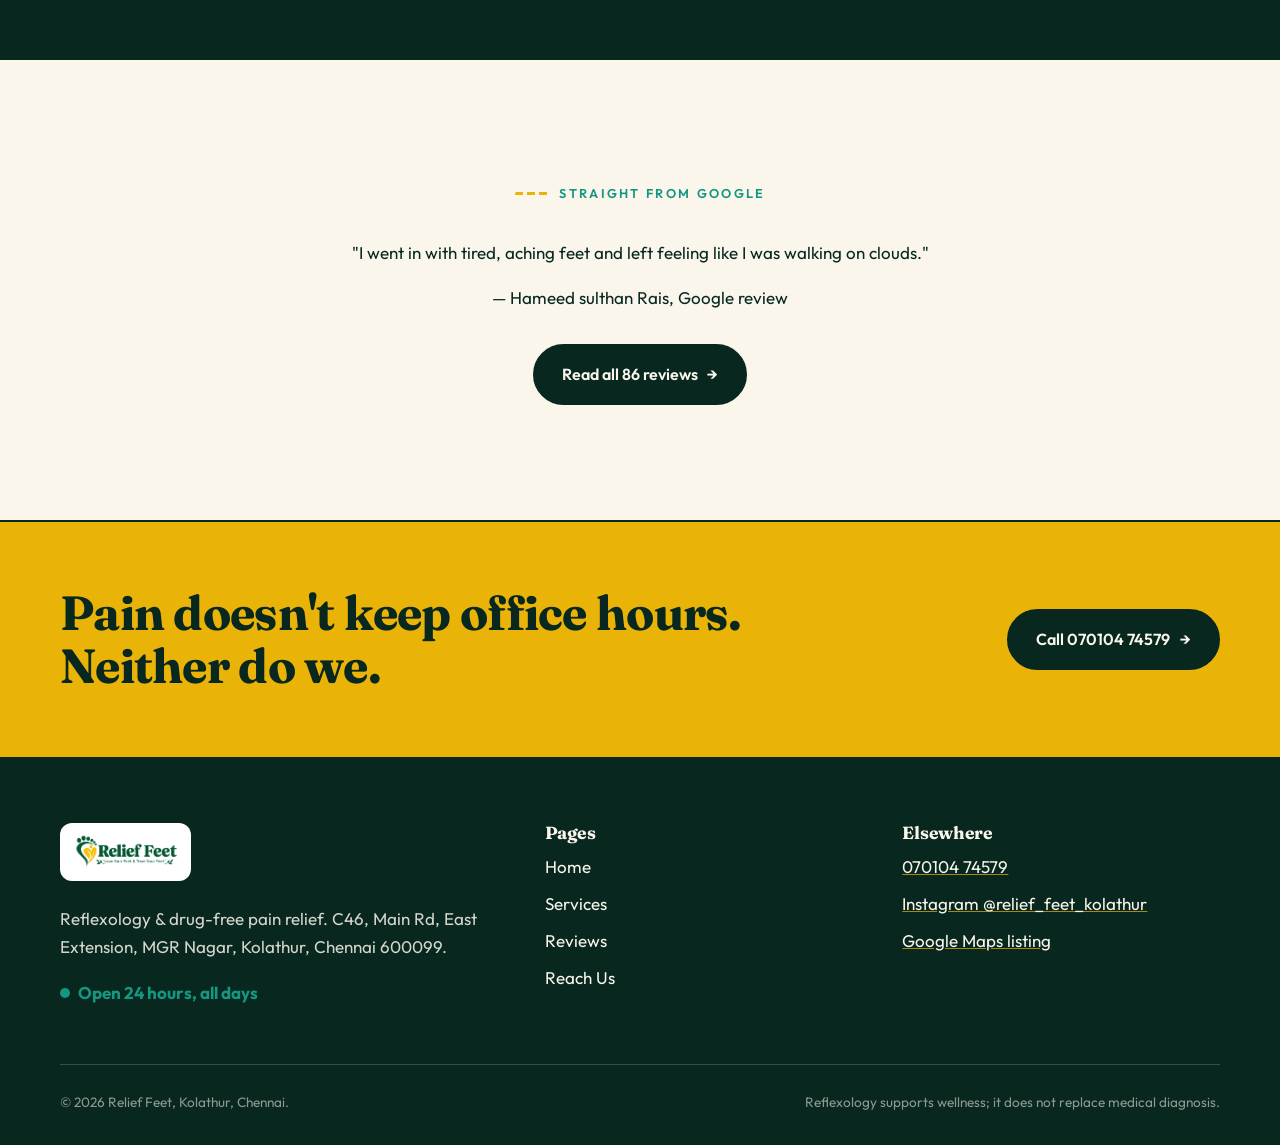
==== commit 4f968609: "Restore desktop layout integrity while preserving mobile optimizations - Replaced static logo image " ====
--- a/index.html
+++ b/index.html
@@ -123,7 +123,65 @@
         </div>
 
         <div class="hero-figure floaty--slow floaty">
-          <img src="assets/Relief%20Feet%20Wellness%20Logo.png" alt="Relief Feet Wellness logo" width="2079" height="756" />
+          <!-- Reflexology illustration: foot map with pressing zones + therapist thumb, animated in pure CSS -->
+          <svg class="hero-foot" viewBox="0 0 360 420" role="img" aria-label="Illustration of a foot reflexology map — pressure zones on the sole light up while a therapist's thumb works the ball of the foot">
+            <!-- ambient sun ring behind the foot -->
+            <g class="hf-sun-ring">
+              <circle class="hf-sun" cx="188" cy="205" r="152" stroke-dasharray="4 26"/>
+            </g>
+
+            <!-- toes (big toe first) -->
+            <ellipse class="hf-toe" cx="196" cy="70" rx="24" ry="30" transform="rotate(-6 196 70)"/>
+            <ellipse class="hf-toe" cx="243" cy="86" rx="14" ry="18" transform="rotate(10 243 86)"/>
+            <ellipse class="hf-toe" cx="272" cy="112" rx="12" ry="15" transform="rotate(20 272 112)"/>
+            <ellipse class="hf-toe" cx="290" cy="141" rx="10" ry="13" transform="rotate(30 290 141)"/>
+            <ellipse class="hf-toe" cx="298" cy="171" rx="9" ry="11" transform="rotate(40 298 171)"/>
+
+            <!-- sole outline: heel → arch → ball → toes → outer edge -->
+            <path class="hf-sole" d="M 196 100
+                     C 140 118 104 168 100 232
+                     C 96 296 128 352 192 356
+                     C 256 360 296 316 306 250
+                     C 314 196 300 140 262 110
+                     C 240 94 216 94 196 100 Z"/>
+
+            <!-- reflex zone bands across the sole -->
+            <path class="hf-line" d="M 118 172 C 170 148 244 150 296 178"/>
+            <path class="hf-line" d="M 110 226 C 168 202 250 204 304 232"/>
+            <path class="hf-line" d="M 122 286 C 176 264 244 266 292 292"/>
+
+            <!-- glowing pressure points -->
+            <g>
+              <circle class="hf-zone" cx="200" cy="150" r="20"/>
+              <circle class="hf-point hf-point-lg" cx="200" cy="150" r="7"/>
+              <circle class="hf-ring hf-ring-lg" cx="200" cy="150" r="10"/>
+
+              <circle class="hf-zone" cx="152" cy="212" r="16" style="opacity:.28"/>
+              <circle class="hf-point hf-point-sm" cx="152" cy="212" r="6" style="animation-delay:.7s"/>
+              <circle class="hf-ring hf-ring-sm" cx="152" cy="212" r="8" style="animation-delay:.7s"/>
+
+              <circle class="hf-zone" cx="238" cy="296" r="16" style="opacity:.28"/>
+              <circle class="hf-point hf-point-sm" cx="238" cy="296" r="6" style="animation-delay:1.3s"/>
+              <circle class="hf-ring hf-ring-sm" cx="238" cy="296" r="8" style="animation-delay:1.3s"/>
+            </g>
+
+            <!-- therapist hand working the ball of the foot -->
+            <g class="hf-hand-g">
+              <rect class="hf-cuff" x="318" y="10" width="34" height="58" rx="10" transform="rotate(38 335 39)"/>
+              <path class="hf-hand" d="M 352 58
+                       C 330 84 296 112 262 132
+                       C 240 145 218 152 204 148
+                       C 190 144 192 126 208 116
+                       C 236 98 272 72 296 46
+                       C 310 31 336 26 352 58 Z"/>
+              <ellipse class="hf-thumb" cx="206" cy="136" rx="17" ry="13" transform="rotate(-24 206 136)"/>
+            </g>
+
+            <!-- relief sparkles -->
+            <path class="hf-spark" d="M 84 120 l 5 12 12 5 -12 5 -5 12 -5 -12 -12 -5 12 -5 z"/>
+            <path class="hf-spark" d="M 60 250 l 4 9 9 4 -9 4 -4 9 -4 -9 -9 -4 9 -4 z" style="animation-delay:1.1s"/>
+            <path class="hf-spark" d="M 322 330 l 4 9 9 4 -9 4 -4 9 -4 -9 -9 -4 9 -4 z" style="animation-delay:1.9s"/>
+          </svg>
           <span class="badge-float gold floaty" style="--rot:-4deg; top:6%; left:-8%">★ 5.0 on Google · 86 reviews</span>
           <span class="badge-float jade floaty--slow floaty" style="--rot:3deg; bottom:10%; right:-6%">Open now · 24 hrs</span>
         </div>
@@ -233,7 +291,7 @@
     <div class="wrap">
       <div class="footer-grid">
         <div>
-          <div class="footer-logo"><img src="assets/Relief%20Feet%20Wellness%20Logo.png" alt="Relief Feet Wellness" width="2079" height="756" loading="lazy" /></div>
+          <a class="footer-logo" href="index.html" aria-label="Relief Feet home"><img src="assets/Relief%20Feet%20Wellness%20Logo.png" alt="Relief Feet Wellness" width="2079" height="756" loading="lazy" decoding="async" /></a>
           <p style="margin-top:1rem;max-width:38ch">Reflexology &amp; drug-free pain relief. C46, Main Rd, East Extension, MGR Nagar, Kolathur, Chennai 600099.</p>
           <p class="open-now">Open 24 hours, all days</p>
         </div>
--- a/css/style.css
+++ b/css/style.css
@@ -208,6 +208,7 @@
   grid-template-columns: repeat(auto-fit, minmax(min(260px, 100%), 1fr));
   gap: 2rem;
 }
+@media (min-width: 1500px) { .postcards { grid-template-columns: repeat(3, 1fr); } }
 @media (max-width: 640px) {
   .postcards { gap: 1.5rem; }
   /* straighten the scatter on phones — tilted cards clip awkwardly in a single column */
@@ -303,18 +304,34 @@
 .nav-links {
   display: contents;   /* desktop: <li> children lay out directly in the flex nav */
 }
+/* base link styling — shared by the desktop row and the mobile drawer */
+.nav-links a {
+  font-weight: 500;
+  font-size: 1rem;
+  text-decoration: none;
+  color: var(--ink);
+}
+.nav-links a:hover { color: var(--pine); }
+
+/* --- mobile drawer ----------------------------------------------------------
+   Single source of truth for <=860px nav behaviour. The drawer is its own
+   stacking layer (z-index 90) that slides down from under the header; the
+   header itself lifts to z-index 100 so the burger stays tappable while
+   the drawer is open. */
 @media (max-width: 860px) {
   :root { --nav-h: 62px; }
-  .burger { display: block; }
+  .site-header { z-index: 100; }
+  body.nav-open .site-header { background: rgba(250, 246, 236, 0.98); }
+  .burger { display: block; z-index: 110; }
   .nav-links {
     display: flex;
-    /* slide-down sheet from the top — never covers the header/burger */
     position: fixed;
     top: var(--nav-h);
     left: 0; right: 0;
     bottom: 0;
     height: auto;
     margin: 0;
+    list-style: none;
     padding: 1.6rem 1.6rem calc(2rem + env(safe-area-inset-bottom));
     flex-direction: column;
     align-items: stretch;
@@ -322,24 +339,54 @@
     gap: 0.35rem;
     overflow-y: auto;
     -webkit-overflow-scrolling: touch;
+    overscroll-behavior: contain;
     background: var(--cream);
     border-top: 2px solid var(--line);
-    transform: translateY(-108%);
-    transition: transform 0.5s cubic-bezier(0.83, 0, 0.17, 1);
-    z-index: 60;
+    transform: translateY(calc(-100% - var(--nav-h)));
     visibility: hidden;
+    transition: transform 0.5s cubic-bezier(0.83, 0, 0.17, 1), visibility 0s linear 0.5s;
+    z-index: 90;
   }
   .nav-links.open {
     transform: none;
     visibility: visible;
+    transition: transform 0.5s cubic-bezier(0.83, 0, 0.17, 1), visibility 0s;
   }
-.nav-links a {
-  font-weight: 500;
-  font-size: 1rem;
-  text-decoration: none;
-  color: var(--ink);
-}
-.nav-links a:hover { color: var(--pine); }
+  .nav-links li { border-bottom: 1px dashed var(--line); }
+  .nav-links li:last-child { border-bottom: 0; margin-top: 1rem; }
+  .nav-links > li > a:not(.call-pill) {
+    min-height: 48px;               /* comfortable thumb tap target */
+    font-size: 1.35rem;
+    font-family: var(--font-display);
+    -webkit-tap-highlight-color: transparent;
+  }
+  .nav-links a:active { color: var(--jade); }
+  /* staggered entrance for drawer items */
+  .nav-links.open > li { animation: drawer-item 0.45s cubic-bezier(0.22, 1, 0.36, 1) both; }
+  .nav-links.open > li:nth-child(1) { animation-delay: 0.08s; }
+  .nav-links.open > li:nth-child(2) { animation-delay: 0.14s; }
+  .nav-links.open > li:nth-child(3) { animation-delay: 0.20s; }
+  .nav-links.open > li:nth-child(4) { animation-delay: 0.26s; }
+  .nav-links.open > li:nth-child(5) { animation-delay: 0.32s; }
+}
+/* the call pill goes full-width ONLY inside the mobile drawer — on desktop
+   it must stay its natural inline-flex size in the header row */
+@media (max-width: 860px) {
+  .nav-links .call-pill {
+    justify-content: center;
+    width: 100%;
+    min-height: 52px;
+    font-size: 1.05rem;
+  }
+}
+@keyframes drawer-item {
+  from { opacity: 0; transform: translateY(-14px); }
+  to   { opacity: 1; transform: none; }
+}
+@media (prefers-reduced-motion: reduce) {
+  .nav-links, .nav-links.open { transition: none; }
+  .nav-links.open > li { animation: none; }
+}
 
 .call-pill {
   display: inline-flex;
@@ -402,83 +449,17 @@
 .burger[aria-expanded="true"] span:nth-child(1) { transform: translateY(7px) rotate(45deg); }
 .burger[aria-expanded="true"] span:nth-child(2) { opacity: 0; }
 .burger[aria-expanded="true"] span:nth-child(3) { transform: translateY(-7px) rotate(-45deg); }
-/* keep burger marks visible over the dark drawer */
-body.nav-open .burger span { background: var(--cream); }
-
-/* dim layer behind the drawer */
+
+/* dim layer behind the drawer (drawer itself sits above it at z-index 90) */
 .nav-scrim {
   position: fixed; inset: 0;
   background: rgba(7, 39, 31, 0.5);
-  z-index: 55;
+  z-index: 80;
   opacity: 0;
   pointer-events: none;
   transition: opacity 0.4s ease;
 }
 body.nav-open .nav-scrim { opacity: 1; pointer-events: auto; }
-
-@media (max-width: 860px) {
-  :root { --nav-h: 62px; }
-  .burger { display: block; }
-  .nav-links {
-    /* slide-down sheet from the top — never covers the header/burger */
-    position: fixed;
-    top: var(--nav-h);
-    left: 0; right: 0;
-    bottom: 0;
-    height: auto;
-    margin: 0;
-    padding: 1.6rem 1.6rem calc(2rem + env(safe-area-inset-bottom));
-    flex-direction: column;
-    align-items: stretch;
-    justify-content: flex-start;
-    gap: 0.35rem;
-    overflow-y: auto;
-    -webkit-overflow-scrolling: touch;
-    background: var(--cream);
-    border-top: 2px solid var(--line);
-    transform: translateY(-108%);
-    visibility: hidden;
-    transition: transform 0.5s cubic-bezier(0.83, 0, 0.17, 1), visibility 0s linear 0.5s;
-    z-index: 60;
-  }
-  .nav-links.open {
-    transform: none;
-    visibility: visible;
-    transition: transform 0.5s cubic-bezier(0.83, 0, 0.17, 1), visibility 0s;
-  }
-  .nav-links li { border-bottom: 1px dashed var(--line); }
-  .nav-links li:last-child { border-bottom: 0; margin-top: 1rem; }
-  .nav-links a {
-    display: flex;
-    align-items: center;
-    min-height: 48px;               /* comfortable thumb tap target */
-    font-size: 1.35rem;
-    font-family: var(--font-display);
-    -webkit-tap-highlight-color: transparent;
-  }
-  .nav-links a:active { color: var(--jade); }
-  .call-pill {
-    justify-content: center;
-    width: 100%;
-    min-height: 52px;
-    font-size: 1.05rem;
-  }
-  /* staggered entrance for drawer items */
-  .nav-links.open > li { animation: drawer-item 0.45s cubic-bezier(0.22, 1, 0.36, 1) both; }
-  .nav-links.open > li:nth-child(1) { animation-delay: 0.08s; }
-  .nav-links.open > li:nth-child(2) { animation-delay: 0.14s; }
-  .nav-links.open > li:nth-child(3) { animation-delay: 0.20s; }
-  .nav-links.open > li:nth-child(4) { animation-delay: 0.26s; }
-  .nav-links.open > li:nth-child(5) { animation-delay: 0.32s; }
-}
-@keyframes drawer-item {
-  from { opacity: 0; transform: translateY(-14px); }
-  to   { opacity: 1; transform: none; }
-}
-@media (prefers-reduced-motion: reduce) {
-  .nav-links.open > li { animation: none; }
-}
-
 main { padding-top: var(--nav-h); }
 
 /* ==========================================================================
@@ -595,6 +576,63 @@
   width: 72%;
   filter: drop-shadow(0 18px 24px rgba(7,39,31,0.25));
 }
+/* reflexology foot illustration inside the hero frame */
+.hero-foot {
+  position: relative;
+  z-index: 2;
+  width: min(78%, 330px);           /* fills the blob nicely on desktop */
+  height: auto;
+  overflow: visible;
+  filter: drop-shadow(0 16px 22px rgba(7,39,31,0.28));
+}
+@media (max-width: 860px) { .hero-foot { width: min(58%, 220px); } }
+.hf-sole   { fill: #d8f1e8; stroke: var(--pine); stroke-width: 4; }
+.hf-toe    { fill: var(--jade); stroke: var(--pine); stroke-width: 3; }
+.hf-line   { fill: none; stroke: var(--pine); stroke-width: 2.5; stroke-dasharray: 5 7; stroke-linecap: round; opacity: 0.55; }
+.hf-zone   { fill: var(--saffron); opacity: 0.35; }
+.hf-point  { fill: var(--coral); stroke: #fff; stroke-width: 1.5; transform-box: fill-box; transform-origin: center; }
+.hf-ring   { fill: none; stroke: var(--coral); stroke-width: 2; transform-box: fill-box; transform-origin: center; }
+.hf-hand   { fill: var(--amber); stroke: var(--pine); stroke-width: 3.5; stroke-linejoin: round; }
+.hf-thumb  { fill: var(--amber); stroke: var(--pine); stroke-width: 3.5; }
+.hf-cuff   { fill: var(--rose); }
+.hf-sun    { fill: none; stroke: var(--amber); stroke-width: 4; stroke-linecap: round; opacity: 0.5; }
+.hf-spark  { fill: var(--saffron); }
+@keyframes hf-pulse {
+  0%, 100% { r: 7; }
+  50%      { r: 9.5; }
+}
+@keyframes hf-pulse-sm {
+  0%, 100% { r: 6; }
+  50%      { r: 8; }
+}
+@keyframes hf-ripple {
+  0%   { r: 10; opacity: 0.9; }
+  75%, 100% { r: 26; opacity: 0; }
+}
+@keyframes hf-ripple-sm {
+  0%   { r: 8; opacity: 0.9; }
+  75%, 100% { r: 22; opacity: 0; }
+}
+@keyframes hf-rub {
+  0%, 100% { transform: translate(0, 0) rotate(-8deg); }
+  50%      { transform: translate(-16px, -7px) rotate(-2deg); }
+}
+@keyframes march-dash { to { stroke-dashoffset: -96; } }
+@keyframes spin-slow { to { transform: rotate(360deg); } }
+@keyframes twinkle {
+  0%, 100% { opacity: 0.25; transform: scale(0.8); }
+  50%      { opacity: 1;    transform: scale(1.15); }
+}
+@media (prefers-reduced-motion: no-preference) {
+  .hf-point-lg { animation: hf-pulse 2.2s ease-in-out infinite; }
+  .hf-point-sm { animation: hf-pulse-sm 2.2s ease-in-out infinite; }
+  .hf-ring-lg  { animation: hf-ripple 2.6s ease-out infinite; }
+  .hf-ring-sm  { animation: hf-ripple-sm 2.6s ease-out infinite; }
+  .hf-hand-g   { animation: hf-rub 3.4s ease-in-out infinite; }
+  .hf-line     { animation: march-dash 6s linear infinite; }
+  .hf-sun      { animation: spin-slow 40s linear infinite; transform-box: fill-box; transform-origin: center; }
+  .hf-spark    { animation: twinkle 2.8s ease-in-out infinite; transform-box: fill-box; transform-origin: center; }
+}
 .hero-figure::before {
   content: "";
   position: absolute;
@@ -861,7 +899,18 @@
   font-size: 0.85rem;
   color: rgba(250,246,236,0.55);
 }
-.footer-logo img { height: 54px; background: #fff; border-radius: 12px; padding: 4px; }
+/* Footer logo: wide wordmark (2079×756) kept at its natural aspect ratio —
+   height alone + width:auto prevents the squished look. */
+.footer-logo { display: inline-block; }
+.footer-logo img {
+  display: block;
+  height: clamp(44px, 6vw, 58px);
+  width: auto;                       /* keeps the 2.75:1 proportions intact */
+  max-width: 100%;                   /* never overflows narrow phones */
+  background: #fff;
+  border-radius: 12px;
+  padding: 6px 10px;
+}
 
 /* two-column sticky layout — desktop only */
 @media (min-width: 901px) {
